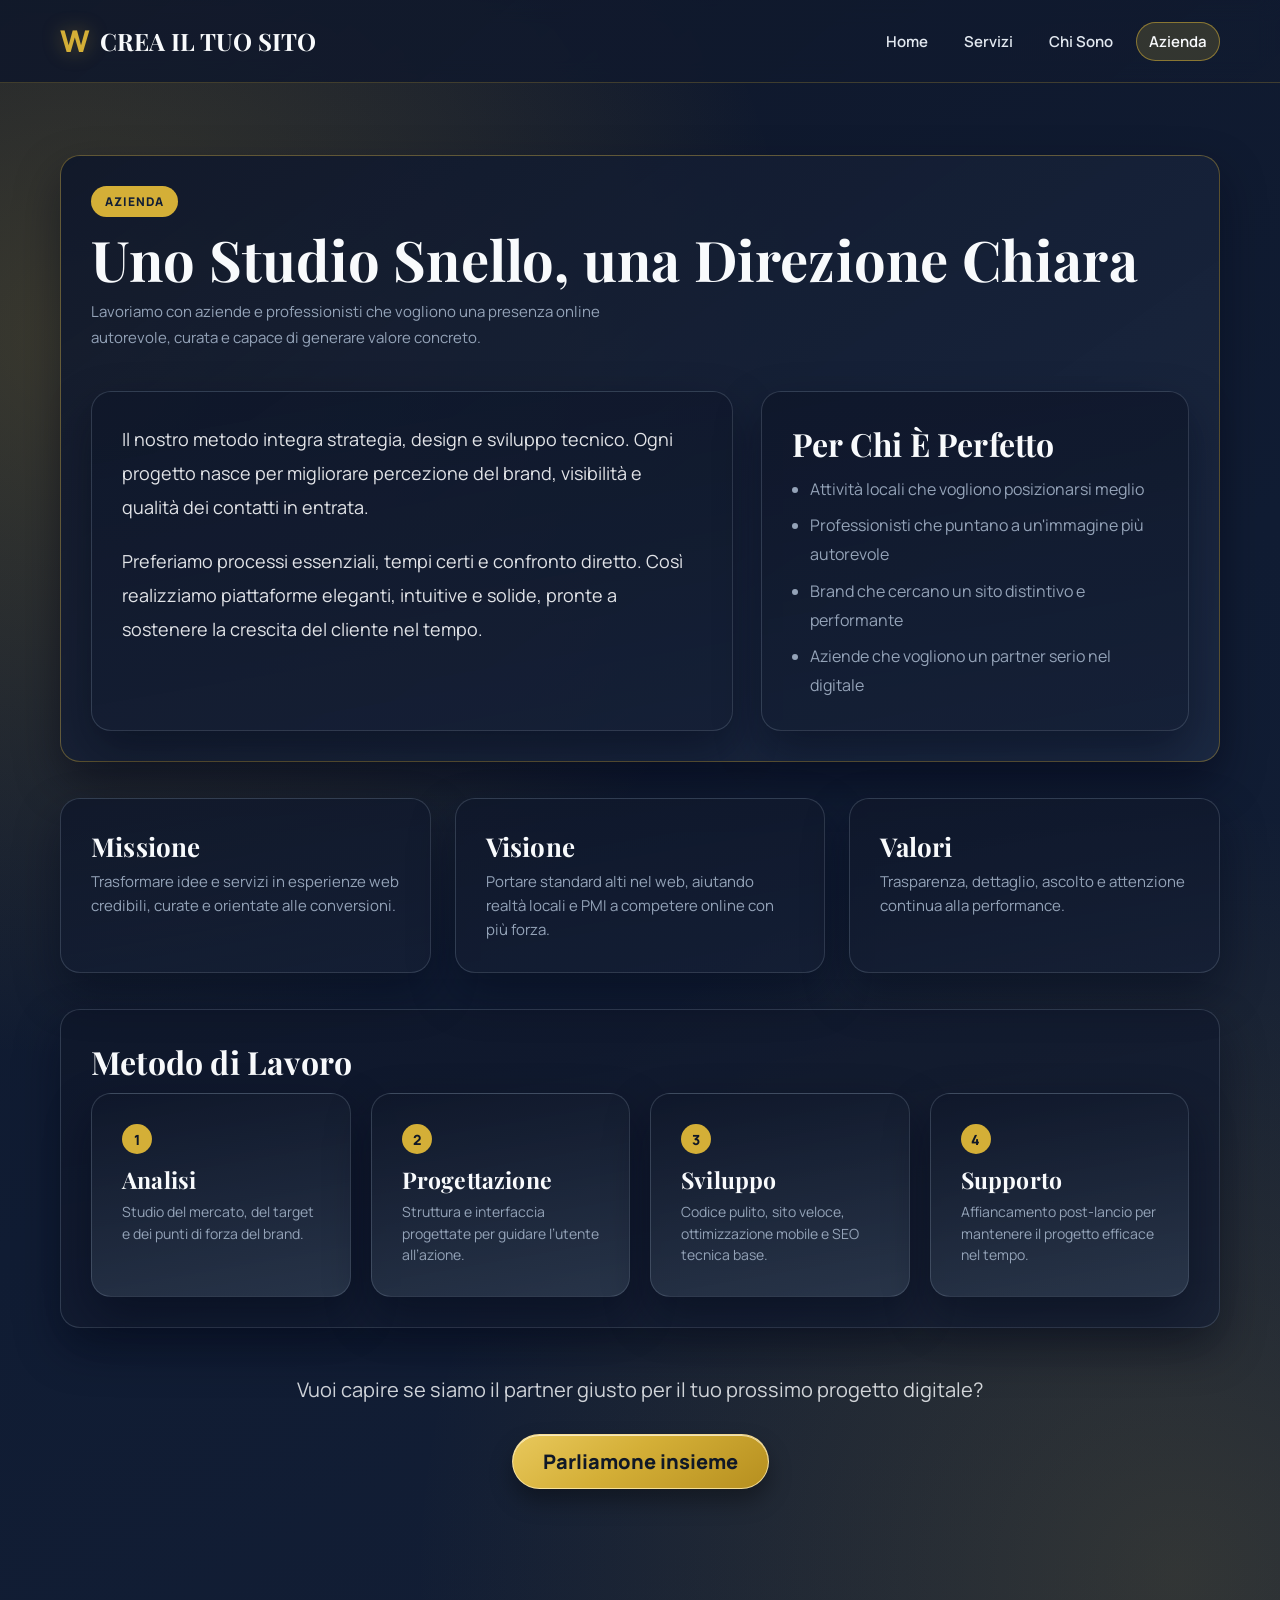
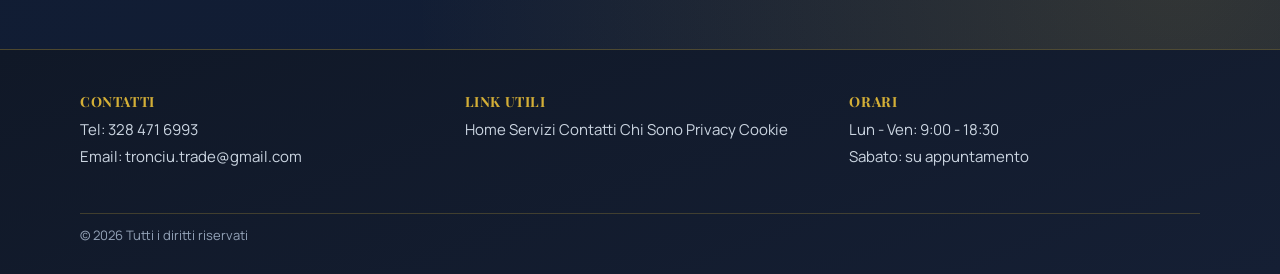
==== html/azienda.html @ ac012bc6 "aggiornamnto coloti e text" ====
<!DOCTYPE html>
<html lang="it">
<head>
  <meta charset="UTF-8" />
  <meta name="viewport" content="width=device-width, initial-scale=1.0" />
  <title>Azienda | Studio Web Premium</title>
  <meta name="description" content="Scopri il nostro studio: metodo, visione e standard con cui creiamo siti web premium orientati ai risultati." />
  <meta name="theme-color" content="#0F172A" />
  <meta property="og:type" content="website" />
  <meta property="og:title" content="Azienda | Studio Web Premium" />
  <meta property="og:description" content="Una realtà specializzata in esperienze web eleganti, veloci e progettate per supportare la crescita online." />
  <meta property="og:image" content="../images/favicon.svg" />
  <meta property="og:locale" content="it_IT" />
  <meta name="twitter:card" content="summary_large_image" />
  <meta name="twitter:title" content="Azienda | Studio Web Premium" />
  <meta name="twitter:description" content="Metodo chiaro, design di livello e focus sui risultati." />
  <meta name="twitter:image" content="../images/favicon.svg" />
  <link rel="preconnect" href="https://fonts.googleapis.com" />
  <link rel="preconnect" href="https://fonts.gstatic.com" crossorigin />
  <link href="https://fonts.googleapis.com/css2?family=Playfair+Display:wght@600;700;800&family=Manrope:wght@400;500;600;700;800&display=swap" rel="stylesheet" />
  <link rel="icon" type="image/svg+xml" href="../images/favicon.svg" />
  <link rel="apple-touch-icon" href="../images/favicon.svg" />
  <link rel="stylesheet" href="../css/tronciu.css" />
</head>
<body class="preload">
  <header class="topbar">
    <div class="container nav-wrap">
      <a href="/" class="brand" aria-label="Vai alla home">
        <span class="logo-mark">W</span>
        <span class="logo-text">CREA IL TUO SITO</span>
      </a>
      <button class="nav-toggle" type="button" aria-expanded="false" aria-controls="site-nav" aria-label="Apri menu di navigazione">
        <span></span><span></span><span></span>
      </button>
      <nav class="nav" id="site-nav">
        <a href="/">Home</a>
        <a href="/#servizi">Servizi</a>
        <a href="chi-siamo.html">Chi Sono</a>
        <a href="azienda.html" class="active">Azienda</a>
      </nav>
    </div>
  </header>

  <main class="container about-main">
    <section class="card about-hero">
      <span class="about-kicker">AZIENDA</span>
      <h1 class="about-title">Uno Studio Snello, una Direzione Chiara</h1>
      <p class="about-lead">
        Lavoriamo con aziende e professionisti che vogliono una presenza online
        autorevole, curata e capace di generare valore concreto.
      </p>

      <div class="about-grid">
        <article class="card about-body">
          <p>
            Il nostro metodo integra strategia, design e sviluppo tecnico.
            Ogni progetto nasce per migliorare percezione del brand, visibilità
            e qualità dei contatti in entrata.
          </p>
          <p>
            Preferiamo processi essenziali, tempi certi e confronto diretto.
            Così realizziamo piattaforme eleganti, intuitive e solide,
            pronte a sostenere la crescita del cliente nel tempo.
          </p>
        </article>

        <aside class="card about-side">
          <h3>Per Chi È Perfetto</h3>
          <ul class="about-list">
            <li>Attività locali che vogliono posizionarsi meglio</li>
            <li>Professionisti che puntano a un'immagine più autorevole</li>
            <li>Brand che cercano un sito distintivo e performante</li>
            <li>Aziende che vogliono un partner serio nel digitale</li>
          </ul>
        </aside>
      </div>
    </section>

    <section class="about-section">
      <div class="about-cards">
        <article class="card about-card">
          <h4>Missione</h4>
          <p>Trasformare idee e servizi in esperienze web credibili, curate e orientate alle conversioni.</p>
        </article>
        <article class="card about-card">
          <h4>Visione</h4>
          <p>Portare standard alti nel web, aiutando realtà locali e PMI a competere online con più forza.</p>
        </article>
        <article class="card about-card">
          <h4>Valori</h4>
          <p>Trasparenza, dettaglio, ascolto e attenzione continua alla performance.</p>
        </article>
      </div>
    </section>

    <section class="about-section">
      <div class="card about-block">
        <h3>Metodo di Lavoro</h3>
        <div class="about-steps">
          <article class="card about-step">
            <span class="num">1</span>
            <h4>Analisi</h4>
            <p>Studio del mercato, del target e dei punti di forza del brand.</p>
          </article>
          <article class="card about-step">
            <span class="num">2</span>
            <h4>Progettazione</h4>
            <p>Struttura e interfaccia progettate per guidare l’utente all’azione.</p>
          </article>
          <article class="card about-step">
            <span class="num">3</span>
            <h4>Sviluppo</h4>
            <p>Codice pulito, sito veloce, ottimizzazione mobile e SEO tecnica base.</p>
          </article>
          <article class="card about-step">
            <span class="num">4</span>
            <h4>Supporto</h4>
            <p>Affiancamento post-lancio per mantenere il progetto efficace nel tempo.</p>
          </article>
        </div>
      </div>
    </section>

    <section class="about-cta">
      <p>Vuoi capire se siamo il partner giusto per il tuo prossimo progetto digitale?</p>
      <a href="/#contatti" class="btn">Parliamone insieme</a>
    </section>
  </main>

  <footer class="site-footer">
    <div class="footer-inner">
      <div class="footer-col">
        <h4>CONTATTI</h4>
        <p>Tel: 328 471 6993</p>
        <p>Email: tronciu.trade@gmail.com</p>
      </div>
      <div class="footer-col">
        <h4>LINK UTILI</h4>
        <a href="/">Home</a>
        <a href="/#servizi">Servizi</a>
        <a href="/#contatti">Contatti</a>
        <a href="chi-siamo.html">Chi Sono</a>
        <a href="privacy.html">Privacy</a>
        <a href="cookie.html">Cookie</a>
      </div>
      <div class="footer-col">
        <h4>ORARI</h4>
        <p>Lun - Ven: 9:00 - 18:30</p>
        <p>Sabato: su appuntamento</p>
      </div>
      <div class="footer-copy">© 2026 Tutti i diritti riservati</div>
    </div>
  </footer>
  <script src="../js/tronciu.js"></script>
</body>
</html>
---- css/tronciu.css ----
:root {
  --black: #0f172a;
  --gold: #d4af37;
  --gray: #334155;
  --white: #f8fafc;
  --ink: #e2e8f0;
  --muted: #94a3b8;
  --glass: rgba(15, 23, 42, 0.78);
  --line: rgba(212, 175, 55, 0.35);
  --line-soft: rgba(148, 163, 184, 0.24);
  --surface: rgba(15, 23, 42, 0.84);
  --surface-soft: rgba(51, 65, 85, 0.45);
  --shadow: 0 20px 45px rgba(2, 6, 23, 0.45);
}

* {
  box-sizing: border-box;
}

html {
  scroll-behavior: smooth;
}

body {
  margin: 0;
  font-family: "Manrope", sans-serif;
  color: var(--ink);
  background:
    radial-gradient(circle at 6% 18%, rgba(212, 175, 55, 0.22), transparent 37%),
    radial-gradient(circle at 92% 84%, rgba(212, 175, 55, 0.16), transparent 39%),
    linear-gradient(150deg, #0f172a 0%, #101c33 48%, #141f36 100%);
  --hero-progress: 0;
  --page-progress: 0;
}

h1,
h2,
h3,
h4 {
  font-family: "Playfair Display", serif;
  letter-spacing: 0.2px;
}

.container {
  width: min(1160px, 91%);
  margin: 0 auto;
}

.topbar {
  background: linear-gradient(140deg, rgba(15, 23, 42, 0.88), rgba(17, 27, 48, 0.8));
  border-bottom: 1px solid rgba(212, 175, 55, 0.24);
  position: sticky;
  top: 0;
  z-index: 20;
  backdrop-filter: blur(11px);
  transition: box-shadow 0.25s ease, border-color 0.25s ease;
}

.topbar::before {
  content: "";
  position: absolute;
  left: 0;
  top: 0;
  width: 100%;
  height: 3px;
  background: linear-gradient(90deg, rgba(212, 175, 55, 0.26), var(--gold), rgba(212, 175, 55, 0.26));
  transform: scaleX(var(--page-progress));
  transform-origin: left center;
  transition: transform 0.12s linear;
}

body.scrolled .topbar {
  box-shadow: 0 14px 38px rgba(2, 6, 23, 0.42);
  border-bottom-color: rgba(212, 175, 55, 0.36);
}

.site-shell {
  position: relative;
  z-index: 1;
  transform-origin: top center;
  transform: translateY(0) scaleY(1);
  opacity: 1;
  filter: blur(0);
  transition:
    transform 0.86s cubic-bezier(0.21, 0.9, 0.22, 1),
    opacity 0.52s ease,
    filter 0.52s ease;
}

body.preload .site-shell {
  transform: translateY(-68px) scaleY(0.72);
  opacity: 0;
  filter: blur(6px);
}

body.preload.entered .site-shell {
  transform: translateY(0) scaleY(1);
  opacity: 1;
  filter: blur(0);
}

.nav-wrap {
  min-height: 82px;
  display: flex;
  align-items: center;
  justify-content: space-between;
  gap: 24px;
}

.brand {
  display: flex;
  align-items: center;
  gap: 10px;
  text-decoration: none;
  color: inherit;
}

.logo-mark {
  font-size: 30px;
  font-weight: 800;
  line-height: 1;
  color: var(--gold);
  text-shadow: 0 0 20px rgba(212, 175, 55, 0.36);
}

.logo-text {
  font-family: "Playfair Display", serif;
  font-weight: 700;
  font-size: 24px;
  line-height: 1;
  color: var(--white);
}

.nav {
  display: flex;
  align-items: center;
  gap: 10px;
}

.nav-toggle {
  display: none;
  width: 46px;
  height: 46px;
  border: 1px solid rgba(212, 175, 55, 0.5);
  border-radius: 14px;
  background: linear-gradient(150deg, rgba(51, 65, 85, 0.95), rgba(15, 23, 42, 0.9));
  box-shadow: 0 10px 20px rgba(2, 6, 23, 0.4);
  padding: 0;
  position: relative;
  overflow: hidden;
  align-items: center;
  justify-content: center;
  cursor: pointer;
  transition: transform 0.2s ease, border-color 0.2s ease;
}

.nav-toggle span {
  position: absolute;
  left: 50%;
  display: block;
  width: 22px;
  height: 2.5px;
  border-radius: 99px;
  background: var(--white);
  transform: translateX(-50%);
  transform-origin: center;
  transition: transform 0.28s ease, opacity 0.2s ease;
}

.nav-toggle span:nth-child(1) {
  top: 15.5px;
}

.nav-toggle span:nth-child(2) {
  top: 21.75px;
  width: 19px;
}

.nav-toggle span:nth-child(3) {
  top: 28px;
}

.nav-toggle:focus-visible {
  outline: 0;
  border-color: var(--gold);
  box-shadow: 0 0 0 3px rgba(212, 175, 55, 0.25);
}

.nav a {
  text-decoration: none;
  color: var(--ink);
  font-size: 15px;
  font-weight: 600;
  padding: 8px 12px;
  border-radius: 999px;
  transition: background-color 0.2s ease, color 0.2s ease, border-color 0.2s ease;
  border: 1px solid transparent;
}

.nav a:hover {
  border-color: rgba(212, 175, 55, 0.42);
  background: rgba(212, 175, 55, 0.12);
  color: var(--white);
}

.nav a.active {
  border-color: rgba(212, 175, 55, 0.54);
  background: rgba(212, 175, 55, 0.18);
  color: var(--white);
}

.nav a.phone {
  white-space: nowrap;
}

.hero {
  padding: 98px 0 72px;
}

.hero-grid {
  display: grid;
  grid-template-columns: 1fr 1.4fr;
  gap: 74px;
  align-items: center;
}

.hero-copy {
  transform: translateY(calc(var(--hero-progress) * -16px));
  transition: transform 0.15s linear;
}

.hero-copy h1 {
  margin: 0;
  font-size: clamp(31px, 4.9vw, 58px);
  line-height: 1.04;
  letter-spacing: -0.5px;
  color: var(--white);
  text-wrap: balance;
}

.hero-copy p {
  font-size: clamp(19px, 2.2vw, 26px);
  line-height: 1.5;
  margin: 30px 0 38px;
  color: rgba(248, 250, 252, 0.86);
  max-width: 24ch;
}

.btn {
  display: inline-block;
  background: linear-gradient(145deg, #e8c85c 0%, #d4af37 44%, #b68f1f 100%);
  color: #101827;
  text-decoration: none;
  font-weight: 800;
  font-size: 20px;
  border-radius: 999px;
  padding: 13px 30px;
  border: 1px solid rgba(255, 236, 174, 0.8);
  box-shadow: inset 0 1px 0 rgba(255, 249, 232, 0.72), 0 12px 22px rgba(0, 0, 0, 0.34);
  transition: transform 0.18s ease, box-shadow 0.18s ease, filter 0.18s ease;
}

.btn:hover {
  transform: translateY(-2px) scale(1.01);
  box-shadow: inset 0 2px 0 rgba(255, 249, 232, 0.75), 0 18px 28px rgba(0, 0, 0, 0.45);
  filter: saturate(1.06);
}

.btn:active {
  transform: translateY(1px) scale(0.99);
}

.hero-copy small {
  display: block;
  margin-top: 30px;
  font-size: 17px;
  color: rgba(248, 250, 252, 0.74);
}

.hero-visual {
  height: 360px;
  border-radius: 24px;
  background:
    radial-gradient(circle at 80% 15%, rgba(212, 175, 55, 0.2) 0 10px, transparent 12px),
    radial-gradient(circle at 16% 72%, rgba(248, 250, 252, 0.14) 0 10px, transparent 12px),
    linear-gradient(160deg, rgba(15, 23, 42, 0.84), rgba(51, 65, 85, 0.62));
  border: 1px solid rgba(212, 175, 55, 0.42);
  box-shadow: var(--shadow);
  position: relative;
  overflow: hidden;
  transition: transform 0.22s ease;
  display: flex;
  align-items: center;
  justify-content: center;
  transform: translateY(calc(var(--hero-progress) * 10px));
}

.pc-scene {
  width: min(86%, 460px);
  display: flex;
  flex-direction: column;
  align-items: center;
  transform-origin: center;
  transition: transform 0.22s ease;
}

.monitor {
  width: 100%;
  border-radius: 14px;
  padding: 10px;
  background: linear-gradient(180deg, #0e172c 0%, #1e2c48 100%);
  border: 1px solid rgba(212, 175, 55, 0.38);
  box-shadow: 0 18px 36px rgba(8, 17, 34, 0.4);
}

.monitor-topbar {
  display: flex;
  gap: 6px;
  margin-bottom: 10px;
}

.monitor-topbar span {
  width: 8px;
  height: 8px;
  border-radius: 50%;
  background: rgba(248, 250, 252, 0.82);
}

.monitor-screen {
  background: #1b2a43;
  border-radius: 10px;
  min-height: 190px;
  padding: 12px;
  display: grid;
  grid-template-columns: 1fr 1fr;
  gap: 12px;
}

.screen-col {
  border-radius: 8px;
  border: 1px solid rgba(212, 175, 55, 0.2);
}

.screen-col.left {
  background:
    linear-gradient(var(--gold) 0 34px, transparent 34px),
    repeating-linear-gradient(180deg, rgba(248, 250, 252, 0.15) 0 10px, transparent 10px 20px);
}

.screen-col.right {
  background:
    linear-gradient(#465a78 0 42px, transparent 42px),
    repeating-linear-gradient(180deg, rgba(212, 175, 55, 0.2) 0 10px, transparent 10px 20px);
}

.monitor-stand {
  width: 64px;
  height: 26px;
  background: linear-gradient(180deg, #e4c45a 0%, #d4af37 100%);
  border-radius: 0 0 14px 14px;
}

.monitor-base {
  width: 170px;
  height: 16px;
  margin-top: 6px;
  border-radius: 999px;
  background: linear-gradient(180deg, #e4c45a 0%, #d4af37 100%);
  box-shadow: 0 8px 18px rgba(8, 17, 34, 0.38);
}

.hero-visual:hover .pc-scene {
  transform: translateY(4px) scale(0.985);
}

.features,
.service-grid {
  display: grid;
  grid-template-columns: repeat(3, 1fr);
  gap: 30px;
}

.features {
  margin-top: 58px;
  transform: translateY(calc(var(--hero-progress) * -8px));
  transition: transform 0.15s linear;
}

.card {
  background: linear-gradient(170deg, rgba(15, 23, 42, 0.86) 0%, rgba(21, 31, 53, 0.75) 100%);
  border: 1px solid var(--line-soft);
  border-radius: 20px;
  padding: 30px;
  box-shadow: var(--shadow);
}

.mini,
.service {
  transition: transform 0.22s ease, box-shadow 0.22s ease, border-color 0.22s ease;
}

.mini:hover,
.service:hover,
.mini:active,
.service:active {
  --hover-transform: translateY(-3px) scale(1.02);
  transform: translateY(-3px) scale(1.02);
  border-color: var(--line);
  box-shadow: 0 20px 34px rgba(2, 6, 23, 0.55), 0 0 0 1px rgba(212, 175, 55, 0.22) inset;
}

.card h3 {
  margin: 0 0 14px;
  font-size: 23px;
  color: var(--white);
}

.card p {
  margin: 0;
  color: var(--muted);
  font-size: 15px;
  line-height: 1.72;
}

.services {
  position: relative;
  text-align: center;
  padding: 86px 0 102px;
  isolation: isolate;
}

.services h2,
.cta h2,
.contact h2,
.about-title {
  margin: 10px 0 4px;
  font-size: clamp(34px, 4.6vw, 56px);
  line-height: 1.07;
  color: var(--white);
}

.subtitle,
.cta p {
  margin-top: 0;
  color: rgba(248, 250, 252, 0.7);
  font-size: clamp(18px, 2vw, 24px);
}

.service-grid {
  margin-top: 52px;
}

.service {
  text-align: left;
}

.more {
  display: inline-block;
  margin-top: 50px;
  color: var(--gold);
  font-weight: 700;
  text-decoration: none;
  font-size: 24px;
}

.more:hover {
  color: #f0d787;
}

.cta {
  position: relative;
  padding: 56px 0 116px;
  isolation: isolate;
}

.cta-box {
  text-align: center;
  padding-top: 28px;
}

.contact {
  padding: 48px 0 104px;
}

.contact h2 {
  text-align: center;
}

.contact .subtitle {
  text-align: center;
}

.contact-grid {
  margin-top: 46px;
  display: grid;
  grid-template-columns: 1.2fr 0.8fr;
  gap: 30px;
}

.contact-form,
.contact-actions {
  background: linear-gradient(165deg, rgba(15, 23, 42, 0.95), rgba(27, 39, 65, 0.86));
}

.contact-form {
  display: grid;
  gap: 14px;
}

.contact-form label {
  font-size: 14px;
  font-weight: 700;
  color: var(--white);
}

.contact-form input,
.contact-form textarea {
  width: 100%;
  border: 1px solid rgba(148, 163, 184, 0.45);
  border-radius: 10px;
  padding: 12px 13px;
  font-family: inherit;
  font-size: 15px;
  color: var(--white);
  background: rgba(15, 23, 42, 0.9);
}

.contact-form textarea {
  min-height: 170px;
  line-height: 1.5;
  resize: none;
  overflow-y: auto;
}

.contact-form input:focus,
.contact-form textarea:focus {
  outline: none;
  border-color: rgba(212, 175, 55, 0.8);
  box-shadow: 0 0 0 3px rgba(212, 175, 55, 0.22);
}

.contact-send {
  margin-top: 14px;
  font-size: 19px;
  padding: 12px 24px;
}

.contact-actions h3 {
  margin: 0 0 12px;
  font-size: 28px;
  color: var(--white);
}

.quick-link {
  display: inline-block;
  width: 100%;
  margin-bottom: 10px;
  padding: 12px 14px;
  border-radius: 10px;
  text-align: center;
  text-decoration: none;
  font-weight: 700;
  border: 1px solid transparent;
}

.whatsapp-link {
  background: linear-gradient(150deg, #e7c85d, #d4af37);
  color: #101827;
}

.mail-link {
  background: linear-gradient(150deg, #3a4d67, #2a3a50);
  color: var(--white);
  border-color: rgba(212, 175, 55, 0.34);
}

.contact-actions p {
  margin: 7px 0;
  color: var(--muted);
}

.contact-actions p a {
  color: var(--white);
  font-weight: 600;
  text-decoration: none;
}

.contact-actions p a:hover {
  color: var(--gold);
}

.about-main {
  padding: 72px 0 104px;
}

.about-hero {
  background: linear-gradient(145deg, rgba(15, 23, 42, 0.92), rgba(31, 45, 71, 0.76));
  border-color: rgba(212, 175, 55, 0.38);
}

.about-kicker {
  display: inline-block;
  padding: 7px 14px;
  border-radius: 999px;
  font-size: 12px;
  font-weight: 800;
  letter-spacing: 0.9px;
  color: #121f35;
  background: var(--gold);
  margin-bottom: 12px;
}

.about-title {
  margin: 0 0 10px;
}

.about-lead {
  margin: 0;
  font-size: 20px;
  line-height: 1.8;
  color: rgba(248, 250, 252, 0.85);
  max-width: 62ch;
}

.about-grid {
  margin-top: 40px;
  display: grid;
  grid-template-columns: 1.2fr 0.8fr;
  gap: 28px;
}

.about-body p {
  margin: 0 0 20px;
  font-size: 18px;
  line-height: 1.9;
  color: rgba(248, 250, 252, 0.9);
}

.about-side h3,
.about-block h3 {
  margin: 0 0 10px;
  font-size: 32px;
  color: var(--white);
}

.about-list {
  margin: 0;
  padding-left: 18px;
  color: var(--muted);
  line-height: 1.8;
}

.about-list li + li {
  margin-top: 8px;
}

.about-section {
  margin-top: 36px;
}

.about-cards {
  display: grid;
  grid-template-columns: repeat(3, 1fr);
  gap: 24px;
}

.about-card,
.about-step,
.about-side,
.about-body,
.about-hero {
  transition: transform 0.24s ease, box-shadow 0.24s ease, border-color 0.24s ease;
}

.about-card:hover,
.about-step:hover,
.about-side:hover,
.about-body:hover {
  transform: translateY(-4px);
  box-shadow: 0 16px 32px rgba(2, 6, 23, 0.56);
  border-color: rgba(212, 175, 55, 0.4);
}

.about-card h4 {
  margin: 0 0 6px;
  font-size: 26px;
  color: var(--white);
}

.about-card p {
  margin: 0;
  color: var(--muted);
  line-height: 1.6;
}

.about-steps {
  display: grid;
  grid-template-columns: repeat(4, 1fr);
  gap: 20px;
}

.about-step {
  background: linear-gradient(170deg, rgba(15, 23, 42, 0.9), rgba(51, 65, 85, 0.66));
}

.about-step .num {
  display: inline-flex;
  width: 30px;
  height: 30px;
  border-radius: 999px;
  align-items: center;
  justify-content: center;
  font-size: 14px;
  font-weight: 800;
  color: #101827;
  background: var(--gold);
  margin-bottom: 10px;
}

.about-step h4 {
  margin: 0 0 6px;
  font-size: 23px;
  color: var(--white);
}

.about-step p {
  margin: 0;
  font-size: 14px;
  color: var(--muted);
  line-height: 1.55;
}

.about-cta {
  margin-top: 44px;
  text-align: center;
  transition: transform 0.24s ease;
}

.about-cta:hover {
  transform: translateY(-2px);
}

.about-cta p {
  margin: 0 0 26px;
  color: rgba(248, 250, 252, 0.82);
  font-size: 20px;
  line-height: 1.8;
}

.site-footer {
  width: 100%;
  margin-top: 56px;
  background: linear-gradient(160deg, #101827, #151f34);
  border-top: 1px solid rgba(212, 175, 55, 0.3);
}

.footer-inner {
  width: min(1120px, 92%);
  margin: 0 auto;
  padding: 42px 0 30px;
  display: grid;
  grid-template-columns: repeat(3, 1fr);
  gap: 34px;
  color: var(--white);
  font-size: 15px;
}

.footer-col h4 {
  margin: 0 0 8px;
  font-size: 14px;
  letter-spacing: 0.6px;
  color: var(--gold);
}

.footer-col p,
.footer-col a {
  margin: 0 0 6px;
  color: #cbd5e1;
  text-decoration: none;
}

.footer-col a:hover {
  color: var(--white);
}

.footer-copy {
  grid-column: 1 / -1;
  margin-top: 6px;
  padding-top: 12px;
  border-top: 1px solid rgba(212, 175, 55, 0.24);
  color: #94a3b8;
  font-size: 13px;
}

.mobile-phone-cta {
  display: none;
}

.reveal {
  --reveal-y: 34px;
  opacity: 0;
  transform: translateY(var(--reveal-y));
  filter: blur(3px);
  transition: opacity 0.7s ease, transform 0.7s ease, filter 0.7s ease;
}

.reveal.visible {
  --reveal-y: 0px;
  opacity: 1;
  filter: blur(0);
}

@media (max-width: 900px) {
  body {
    background:
      radial-gradient(circle at 22% 8%, rgba(212, 175, 55, 0.18), transparent 45%),
      radial-gradient(circle at 84% 78%, rgba(212, 175, 55, 0.14), transparent 45%),
      linear-gradient(155deg, #0f172a 0%, #101c33 45%, #16233d 100%);
  }

  .topbar::before {
    height: 2px;
  }

  .hero-copy,
  .hero-visual,
  .features {
    transform: none;
  }

  .nav-wrap {
    min-height: auto;
    flex-wrap: wrap;
    padding: 12px 0;
    gap: 8px 12px;
  }

  .hero-grid {
    grid-template-columns: 1fr;
    gap: 34px;
  }

  .hero {
    padding: 44px 0 40px;
  }

  .hero-copy h1 {
    font-size: clamp(30px, 10.4vw, 44px);
    line-height: 1.08;
  }

  .hero-copy p {
    margin: 22px 0 28px;
    font-size: clamp(19px, 5.2vw, 27px);
    line-height: 1.45;
    max-width: none;
  }

  .hero-copy small {
    margin-top: 16px;
    font-size: clamp(15px, 4.1vw, 19px);
  }

  .hero-visual {
    height: 246px;
    border-radius: 16px;
  }

  .features,
  .service-grid {
    grid-template-columns: 1fr;
    gap: 14px;
  }

  .features {
    margin-top: 34px;
  }

  .card {
    padding: 22px;
    border-radius: 14px;
  }

  .card h3 {
    font-size: 21px;
  }

  .card p {
    font-size: 15px;
    line-height: 1.55;
  }

  .services {
    padding: 42px 0 56px;
  }

  .services h2,
  .cta h2 {
    font-size: clamp(30px, 9.4vw, 42px);
  }

  .subtitle,
  .cta p {
    font-size: clamp(18px, 5.1vw, 24px);
    line-height: 1.35;
  }

  .more {
    margin-top: 30px;
    font-size: clamp(22px, 6.7vw, 32px);
  }

  .cta {
    padding: 30px 0 66px;
  }

  .cta-box {
    padding-top: 6px;
  }

  .logo-text {
    font-size: 19px;
  }

  .nav-toggle {
    display: inline-flex;
    margin-left: auto;
  }

  .nav {
    width: 100%;
    flex-direction: column;
    align-items: stretch;
    gap: 6px;
    max-height: 0;
    opacity: 0;
    overflow: hidden;
    pointer-events: none;
    transform: translateY(-12px);
    margin-top: 0;
    padding: 0 4px;
    transition: max-height 0.32s ease, opacity 0.22s ease, transform 0.28s ease, margin-top 0.24s ease;
  }

  body.nav-open .nav {
    max-height: 380px;
    opacity: 1;
    pointer-events: auto;
    transform: translateY(0);
    margin-top: 8px;
  }

  .nav a {
    display: block;
    width: 100%;
    font-size: 15px;
    padding: 10px 12px;
    border-radius: 12px;
    background: rgba(51, 65, 85, 0.36);
    border-color: rgba(212, 175, 55, 0.22);
  }

  .nav a.phone {
    display: none;
  }

  body.nav-open .nav-toggle span:nth-child(1) {
    transform: translateX(-50%) translateY(6.25px) rotate(45deg);
  }

  body.nav-open .nav-toggle span:nth-child(2) {
    opacity: 0;
    transform: translateX(-50%) scaleX(0.5);
  }

  body.nav-open .nav-toggle span:nth-child(3) {
    transform: translateX(-50%) translateY(-6.25px) rotate(-45deg);
  }

  .btn {
    width: min(100%, 360px);
    text-align: center;
    font-size: clamp(18px, 5.8vw, 22px);
    padding: 13px 24px;
  }

  .reveal {
    --reveal-y: 24px;
    filter: blur(1px);
  }

  .footer-inner {
    width: min(1120px, 94%);
    grid-template-columns: 1fr;
    gap: 16px;
    text-align: center;
    font-size: 14px;
    padding: 26px 0 20px;
  }

  .footer-copy {
    margin-top: 2px;
  }

  .mobile-phone-cta {
    display: inline-block;
    width: 100%;
    margin-top: 6px;
    text-decoration: none;
    text-align: center;
    font-weight: 700;
    font-size: 16px;
    color: #101827;
    background: linear-gradient(145deg, #e8c85c, #d4af37);
    border-radius: 999px;
    padding: 12px 18px;
    border: 1px solid rgba(255, 236, 174, 0.72);
  }

  .about-grid,
  .about-cards,
  .about-steps {
    grid-template-columns: 1fr;
  }

  .about-main {
    padding: 42px 0 66px;
  }

  .about-lead {
    font-size: 18px;
  }

  .about-body p {
    font-size: 17px;
  }
}

@media (max-width: 600px) {
  .container {
    width: min(1120px, 94%);
  }

  .logo-mark {
    font-size: 30px;
  }

  .logo-text {
    font-size: 18px;
  }

  .nav a {
    font-size: 14px;
  }

  .hero {
    padding-top: 30px;
  }

  .hero-copy h1 {
    font-size: clamp(28px, 9.8vw, 36px);
  }

  .hero-copy p {
    font-size: clamp(18px, 5.1vw, 22px);
  }

  .hero-visual {
    display: none;
  }

  .monitor-screen {
    min-height: 140px;
    padding: 9px;
    gap: 8px;
  }

  .btn {
    width: 100%;
    font-size: clamp(18px, 5.8vw, 22px);
  }

  .card {
    padding: 20px;
  }

  .services {
    padding-top: 30px;
  }

  .more {
    font-size: clamp(20px, 6.4vw, 26px);
  }

  .contact {
    padding: 24px 0 54px;
  }

  .contact-grid {
    grid-template-columns: 1fr;
    gap: 14px;
  }

  .contact h2 {
    font-size: clamp(28px, 8.6vw, 36px);
  }

  .contact-send {
    font-size: clamp(18px, 5.8vw, 22px);
  }

  .contact-form textarea {
    min-height: 130px;
  }
}
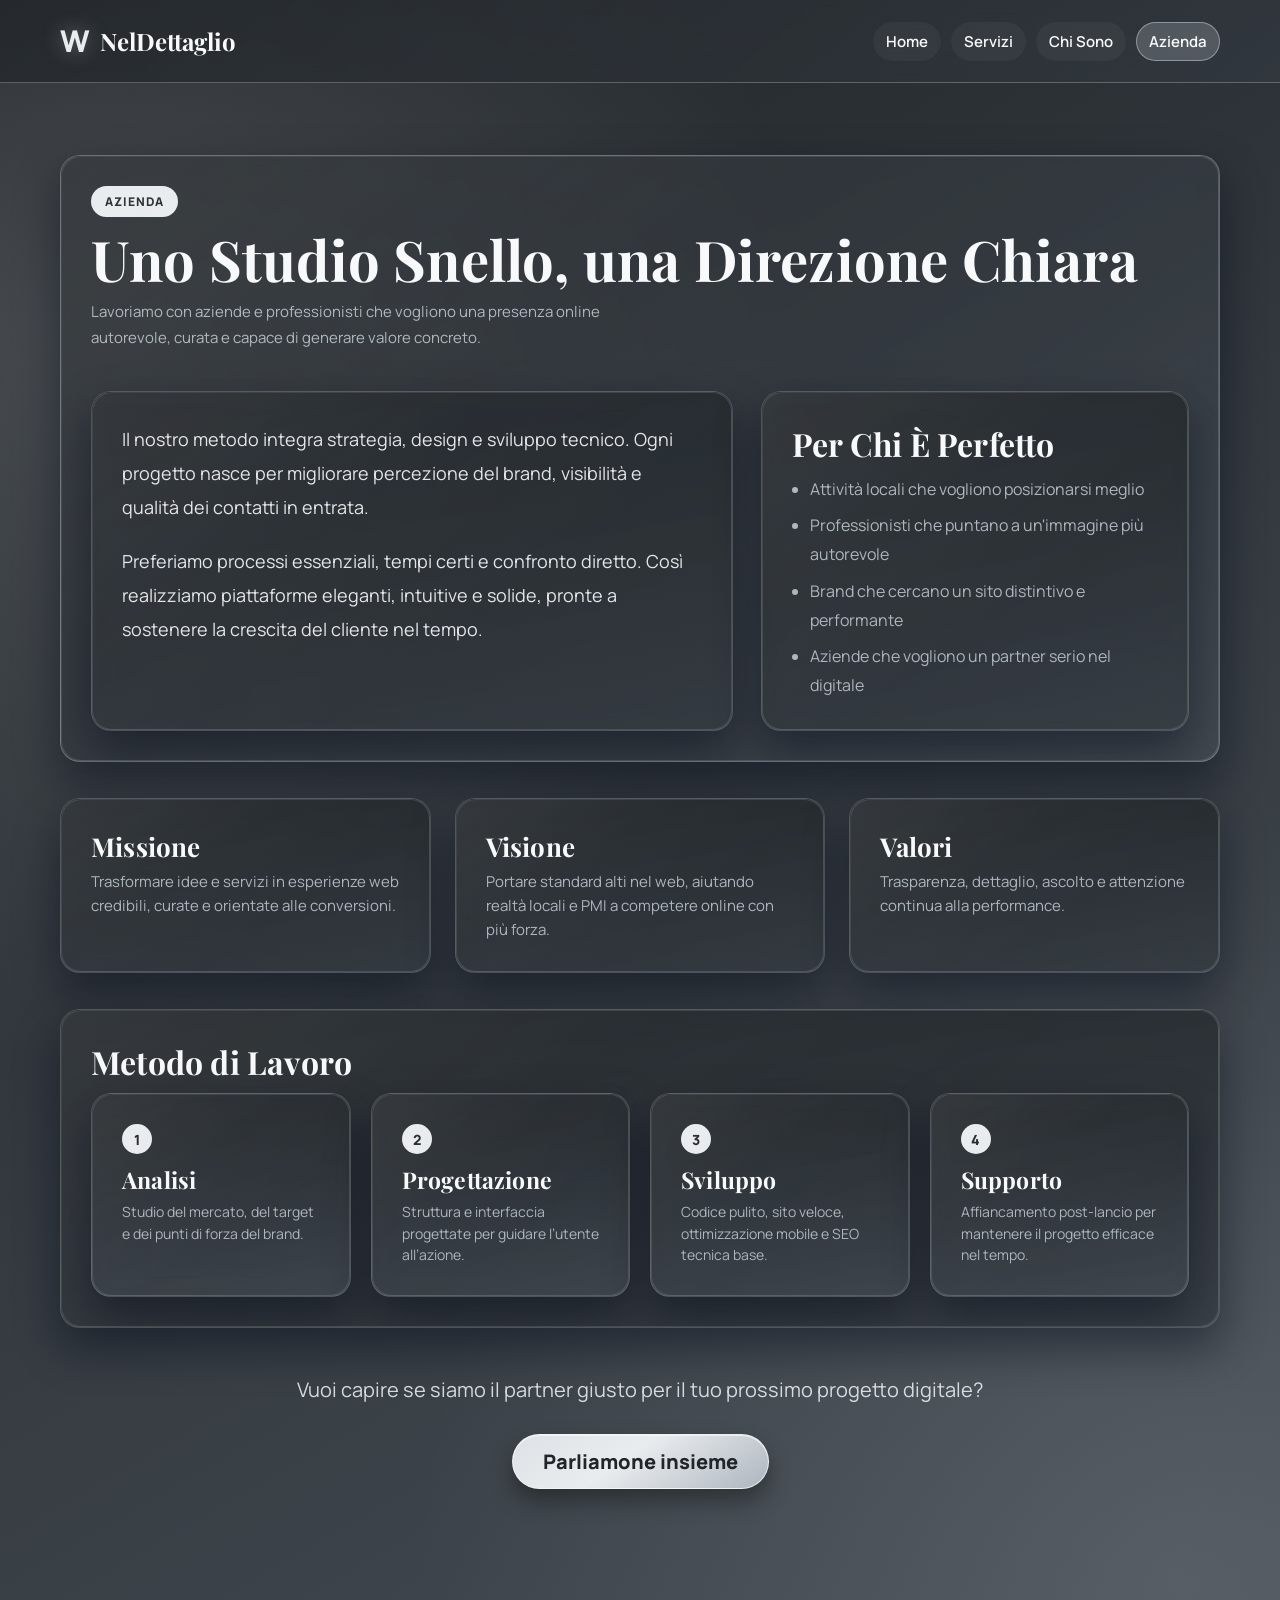
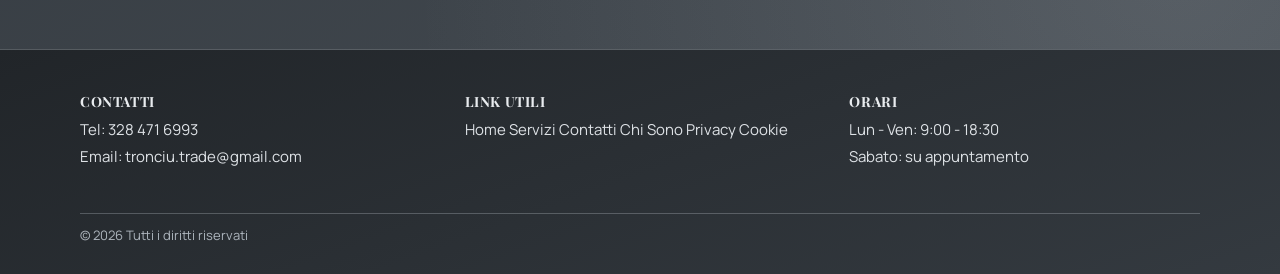
==== commit 6dfa3d55: "cambio colore e aggiunta effettto glass" ====
--- a/html/azienda.html
+++ b/html/azienda.html
@@ -5,7 +5,7 @@
   <meta name="viewport" content="width=device-width, initial-scale=1.0" />
   <title>Azienda | Studio Web Premium</title>
   <meta name="description" content="Scopri il nostro studio: metodo, visione e standard con cui creiamo siti web premium orientati ai risultati." />
-  <meta name="theme-color" content="#0F172A" />
+  <meta name="theme-color" content="#212529" />
   <meta property="og:type" content="website" />
   <meta property="og:title" content="Azienda | Studio Web Premium" />
   <meta property="og:description" content="Una realtà specializzata in esperienze web eleganti, veloci e progettate per supportare la crescita online." />
@@ -27,7 +27,7 @@
     <div class="container nav-wrap">
       <a href="/" class="brand" aria-label="Vai alla home">
         <span class="logo-mark">W</span>
-        <span class="logo-text">CREA IL TUO SITO</span>
+        <span class="logo-text">NelDettaglio</span>
       </a>
       <button class="nav-toggle" type="button" aria-expanded="false" aria-controls="site-nav" aria-label="Apri menu di navigazione">
         <span></span><span></span><span></span>
--- a/css/tronciu.css
+++ b/css/tronciu.css
@@ -1,15 +1,17 @@
 :root {
-  --black: #0f172a;
-  --gold: #d4af37;
-  --gray: #334155;
-  --white: #f8fafc;
-  --ink: #e2e8f0;
-  --muted: #94a3b8;
-  --glass: rgba(15, 23, 42, 0.78);
-  --line: rgba(212, 175, 55, 0.35);
-  --line-soft: rgba(148, 163, 184, 0.24);
-  --surface: rgba(15, 23, 42, 0.84);
-  --surface-soft: rgba(51, 65, 85, 0.45);
+  --black: #212529;
+  --gold: #e9ecef;
+  --gray: #6c757d;
+  --white: #f8f9fa;
+  --ink: #f8f9fa;
+  --muted: #adb5bd;
+  --glass: rgba(33, 37, 41, 0.78);
+  --line: rgba(222, 226, 230, 0.4);
+  --line-soft: rgba(206, 212, 218, 0.24);
+  --surface: rgba(33, 37, 41, 0.84);
+  --surface-soft: rgba(73, 80, 87, 0.45);
+  --glass-edge: rgba(248, 249, 250, 0.18);
+  --glass-sheen: rgba(248, 249, 250, 0.12);
   --shadow: 0 20px 45px rgba(2, 6, 23, 0.45);
 }
 
@@ -26,9 +28,9 @@
   font-family: "Manrope", sans-serif;
   color: var(--ink);
   background:
-    radial-gradient(circle at 6% 18%, rgba(212, 175, 55, 0.22), transparent 37%),
-    radial-gradient(circle at 92% 84%, rgba(212, 175, 55, 0.16), transparent 39%),
-    linear-gradient(150deg, #0f172a 0%, #101c33 48%, #141f36 100%);
+    radial-gradient(circle at 6% 18%, rgba(233, 236, 239, 0.16), transparent 37%),
+    radial-gradient(circle at 92% 84%, rgba(206, 212, 218, 0.14), transparent 39%),
+    linear-gradient(150deg, #212529 0%, #343a40 48%, #495057 100%);
   --hero-progress: 0;
   --page-progress: 0;
 }
@@ -47,12 +49,13 @@
 }
 
 .topbar {
-  background: linear-gradient(140deg, rgba(15, 23, 42, 0.88), rgba(17, 27, 48, 0.8));
-  border-bottom: 1px solid rgba(212, 175, 55, 0.24);
+  background: linear-gradient(140deg, rgba(33, 37, 41, 0.74), rgba(52, 58, 64, 0.66));
+  border-bottom: 1px solid rgba(206, 212, 218, 0.32);
   position: sticky;
   top: 0;
   z-index: 20;
-  backdrop-filter: blur(11px);
+  backdrop-filter: blur(14px) saturate(120%);
+  -webkit-backdrop-filter: blur(14px) saturate(120%);
   transition: box-shadow 0.25s ease, border-color 0.25s ease;
 }
 
@@ -63,7 +66,7 @@
   top: 0;
   width: 100%;
   height: 3px;
-  background: linear-gradient(90deg, rgba(212, 175, 55, 0.26), var(--gold), rgba(212, 175, 55, 0.26));
+  background: linear-gradient(90deg, rgba(206, 212, 218, 0.34), var(--gold), rgba(206, 212, 218, 0.34));
   transform: scaleX(var(--page-progress));
   transform-origin: left center;
   transition: transform 0.12s linear;
@@ -71,7 +74,7 @@
 
 body.scrolled .topbar {
   box-shadow: 0 14px 38px rgba(2, 6, 23, 0.42);
-  border-bottom-color: rgba(212, 175, 55, 0.36);
+  border-bottom-color: rgba(206, 212, 218, 0.38);
 }
 
 .site-shell {
@@ -120,7 +123,7 @@
   font-weight: 800;
   line-height: 1;
   color: var(--gold);
-  text-shadow: 0 0 20px rgba(212, 175, 55, 0.36);
+  text-shadow: 0 0 20px rgba(206, 212, 218, 0.38);
 }
 
 .logo-text {
@@ -141,9 +144,9 @@
   display: none;
   width: 46px;
   height: 46px;
-  border: 1px solid rgba(212, 175, 55, 0.5);
+  border: 1px solid rgba(206, 212, 218, 0.52);
   border-radius: 14px;
-  background: linear-gradient(150deg, rgba(51, 65, 85, 0.95), rgba(15, 23, 42, 0.9));
+  background: linear-gradient(150deg, rgba(73, 80, 87, 0.95), rgba(33, 37, 41, 0.9));
   box-shadow: 0 10px 20px rgba(2, 6, 23, 0.4);
   padding: 0;
   position: relative;
@@ -183,7 +186,7 @@
 .nav-toggle:focus-visible {
   outline: 0;
   border-color: var(--gold);
-  box-shadow: 0 0 0 3px rgba(212, 175, 55, 0.25);
+  box-shadow: 0 0 0 3px rgba(206, 212, 218, 0.3);
 }
 
 .nav a {
@@ -195,17 +198,20 @@
   border-radius: 999px;
   transition: background-color 0.2s ease, color 0.2s ease, border-color 0.2s ease;
   border: 1px solid transparent;
+  background: rgba(248, 249, 250, 0.04);
+  backdrop-filter: blur(7px);
+  -webkit-backdrop-filter: blur(7px);
 }
 
 .nav a:hover {
-  border-color: rgba(212, 175, 55, 0.42);
-  background: rgba(212, 175, 55, 0.12);
+  border-color: rgba(206, 212, 218, 0.4);
+  background: rgba(206, 212, 218, 0.14);
   color: var(--white);
 }
 
 .nav a.active {
-  border-color: rgba(212, 175, 55, 0.54);
-  background: rgba(212, 175, 55, 0.18);
+  border-color: rgba(206, 212, 218, 0.5);
+  background: rgba(206, 212, 218, 0.22);
   color: var(--white);
 }
 
@@ -248,21 +254,21 @@
 
 .btn {
   display: inline-block;
-  background: linear-gradient(145deg, #e8c85c 0%, #d4af37 44%, #b68f1f 100%);
-  color: #101827;
+  background: linear-gradient(145deg, #dee2e6 0%, #e9ecef 44%, #adb5bd 100%);
+  color: #212529;
   text-decoration: none;
   font-weight: 800;
   font-size: 20px;
   border-radius: 999px;
   padding: 13px 30px;
-  border: 1px solid rgba(255, 236, 174, 0.8);
-  box-shadow: inset 0 1px 0 rgba(255, 249, 232, 0.72), 0 12px 22px rgba(0, 0, 0, 0.34);
+  border: 1px solid rgba(248, 249, 250, 0.78);
+  box-shadow: inset 0 1px 0 rgba(248, 249, 250, 0.68), 0 12px 22px rgba(0, 0, 0, 0.34);
   transition: transform 0.18s ease, box-shadow 0.18s ease, filter 0.18s ease;
 }
 
 .btn:hover {
   transform: translateY(-2px) scale(1.01);
-  box-shadow: inset 0 2px 0 rgba(255, 249, 232, 0.75), 0 18px 28px rgba(0, 0, 0, 0.45);
+  box-shadow: inset 0 2px 0 rgba(248, 249, 250, 0.72), 0 18px 28px rgba(0, 0, 0, 0.45);
   filter: saturate(1.06);
 }
 
@@ -281,10 +287,10 @@
   height: 360px;
   border-radius: 24px;
   background:
-    radial-gradient(circle at 80% 15%, rgba(212, 175, 55, 0.2) 0 10px, transparent 12px),
+    radial-gradient(circle at 80% 15%, rgba(206, 212, 218, 0.2) 0 10px, transparent 12px),
     radial-gradient(circle at 16% 72%, rgba(248, 250, 252, 0.14) 0 10px, transparent 12px),
-    linear-gradient(160deg, rgba(15, 23, 42, 0.84), rgba(51, 65, 85, 0.62));
-  border: 1px solid rgba(212, 175, 55, 0.42);
+    linear-gradient(160deg, rgba(33, 37, 41, 0.84), rgba(73, 80, 87, 0.62));
+  border: 1px solid rgba(206, 212, 218, 0.4);
   box-shadow: var(--shadow);
   position: relative;
   overflow: hidden;
@@ -293,6 +299,22 @@
   align-items: center;
   justify-content: center;
   transform: translateY(calc(var(--hero-progress) * 10px));
+  backdrop-filter: blur(12px) saturate(120%);
+  -webkit-backdrop-filter: blur(12px) saturate(120%);
+}
+
+.hero-visual::after {
+  content: "";
+  position: absolute;
+  inset: 0;
+  border-radius: inherit;
+  pointer-events: none;
+  background: linear-gradient(
+    130deg,
+    rgba(248, 249, 250, 0.2) 0%,
+    rgba(248, 249, 250, 0.05) 34%,
+    transparent 65%
+  );
 }
 
 .pc-scene {
@@ -308,8 +330,8 @@
   width: 100%;
   border-radius: 14px;
   padding: 10px;
-  background: linear-gradient(180deg, #0e172c 0%, #1e2c48 100%);
-  border: 1px solid rgba(212, 175, 55, 0.38);
+  background: linear-gradient(180deg, #343a40 0%, #495057 100%);
+  border: 1px solid rgba(206, 212, 218, 0.36);
   box-shadow: 0 18px 36px rgba(8, 17, 34, 0.4);
 }
 
@@ -327,7 +349,7 @@
 }
 
 .monitor-screen {
-  background: #1b2a43;
+  background: #495057;
   border-radius: 10px;
   min-height: 190px;
   padding: 12px;
@@ -338,7 +360,7 @@
 
 .screen-col {
   border-radius: 8px;
-  border: 1px solid rgba(212, 175, 55, 0.2);
+  border: 1px solid rgba(206, 212, 218, 0.2);
 }
 
 .screen-col.left {
@@ -349,14 +371,14 @@
 
 .screen-col.right {
   background:
-    linear-gradient(#465a78 0 42px, transparent 42px),
-    repeating-linear-gradient(180deg, rgba(212, 175, 55, 0.2) 0 10px, transparent 10px 20px);
+    linear-gradient(#6c757d 0 42px, transparent 42px),
+    repeating-linear-gradient(180deg, rgba(206, 212, 218, 0.2) 0 10px, transparent 10px 20px);
 }
 
 .monitor-stand {
   width: 64px;
   height: 26px;
-  background: linear-gradient(180deg, #e4c45a 0%, #d4af37 100%);
+  background: linear-gradient(180deg, #dee2e6 0%, #e9ecef 100%);
   border-radius: 0 0 14px 14px;
 }
 
@@ -365,7 +387,7 @@
   height: 16px;
   margin-top: 6px;
   border-radius: 999px;
-  background: linear-gradient(180deg, #e4c45a 0%, #d4af37 100%);
+  background: linear-gradient(180deg, #dee2e6 0%, #e9ecef 100%);
   box-shadow: 0 8px 18px rgba(8, 17, 34, 0.38);
 }
 
@@ -387,11 +409,31 @@
 }
 
 .card {
-  background: linear-gradient(170deg, rgba(15, 23, 42, 0.86) 0%, rgba(21, 31, 53, 0.75) 100%);
+  background: linear-gradient(170deg, rgba(33, 37, 41, 0.88) 0%, rgba(52, 58, 64, 0.76) 100%);
   border: 1px solid var(--line-soft);
   border-radius: 20px;
   padding: 30px;
   box-shadow: var(--shadow);
+  position: relative;
+  overflow: hidden;
+  backdrop-filter: blur(10px) saturate(120%);
+  -webkit-backdrop-filter: blur(10px) saturate(120%);
+}
+
+.card::before {
+  content: "";
+  position: absolute;
+  inset: 0;
+  pointer-events: none;
+  border-radius: inherit;
+  background: linear-gradient(
+    145deg,
+    var(--glass-sheen) 0%,
+    rgba(248, 249, 250, 0.03) 35%,
+    rgba(248, 249, 250, 0) 70%
+  );
+  border: 1px solid var(--glass-edge);
+  opacity: 0.7;
 }
 
 .mini,
@@ -406,7 +448,7 @@
   --hover-transform: translateY(-3px) scale(1.02);
   transform: translateY(-3px) scale(1.02);
   border-color: var(--line);
-  box-shadow: 0 20px 34px rgba(2, 6, 23, 0.55), 0 0 0 1px rgba(212, 175, 55, 0.22) inset;
+  box-shadow: 0 20px 34px rgba(2, 6, 23, 0.55), 0 0 0 1px rgba(233, 236, 239, 0.16) inset;
 }
 
 .card h3 {
@@ -464,7 +506,7 @@
 }
 
 .more:hover {
-  color: #f0d787;
+  color: #f8f9fa;
 }
 
 .cta {
@@ -499,7 +541,7 @@
 
 .contact-form,
 .contact-actions {
-  background: linear-gradient(165deg, rgba(15, 23, 42, 0.95), rgba(27, 39, 65, 0.86));
+  background: linear-gradient(165deg, rgba(33, 37, 41, 0.76), rgba(52, 58, 64, 0.68));
 }
 
 .contact-form {
@@ -516,13 +558,13 @@
 .contact-form input,
 .contact-form textarea {
   width: 100%;
-  border: 1px solid rgba(148, 163, 184, 0.45);
+  border: 1px solid rgba(173, 181, 189, 0.45);
   border-radius: 10px;
   padding: 12px 13px;
   font-family: inherit;
   font-size: 15px;
   color: var(--white);
-  background: rgba(15, 23, 42, 0.9);
+  background: rgba(33, 37, 41, 0.9);
 }
 
 .contact-form textarea {
@@ -535,8 +577,8 @@
 .contact-form input:focus,
 .contact-form textarea:focus {
   outline: none;
-  border-color: rgba(212, 175, 55, 0.8);
-  box-shadow: 0 0 0 3px rgba(212, 175, 55, 0.22);
+  border-color: rgba(233, 236, 239, 0.78);
+  box-shadow: 0 0 0 3px rgba(233, 236, 239, 0.16);
 }
 
 .contact-send {
@@ -564,14 +606,14 @@
 }
 
 .whatsapp-link {
-  background: linear-gradient(150deg, #e7c85d, #d4af37);
-  color: #101827;
+  background: linear-gradient(150deg, #dee2e6, #e9ecef);
+  color: #212529;
 }
 
 .mail-link {
-  background: linear-gradient(150deg, #3a4d67, #2a3a50);
-  color: var(--white);
-  border-color: rgba(212, 175, 55, 0.34);
+  background: linear-gradient(150deg, #6c757d, #495057);
+  color: var(--white);
+  border-color: rgba(206, 212, 218, 0.32);
 }
 
 .contact-actions p {
@@ -594,8 +636,8 @@
 }
 
 .about-hero {
-  background: linear-gradient(145deg, rgba(15, 23, 42, 0.92), rgba(31, 45, 71, 0.76));
-  border-color: rgba(212, 175, 55, 0.38);
+  background: linear-gradient(145deg, rgba(33, 37, 41, 0.74), rgba(73, 80, 87, 0.62));
+  border-color: rgba(206, 212, 218, 0.36);
 }
 
 .about-kicker {
@@ -605,7 +647,7 @@
   font-size: 12px;
   font-weight: 800;
   letter-spacing: 0.9px;
-  color: #121f35;
+  color: #212529;
   background: var(--gold);
   margin-bottom: 12px;
 }
@@ -678,7 +720,7 @@
 .about-body:hover {
   transform: translateY(-4px);
   box-shadow: 0 16px 32px rgba(2, 6, 23, 0.56);
-  border-color: rgba(212, 175, 55, 0.4);
+  border-color: rgba(206, 212, 218, 0.42);
 }
 
 .about-card h4 {
@@ -700,7 +742,7 @@
 }
 
 .about-step {
-  background: linear-gradient(170deg, rgba(15, 23, 42, 0.9), rgba(51, 65, 85, 0.66));
+  background: linear-gradient(170deg, rgba(33, 37, 41, 0.74), rgba(73, 80, 87, 0.58));
 }
 
 .about-step .num {
@@ -712,7 +754,7 @@
   justify-content: center;
   font-size: 14px;
   font-weight: 800;
-  color: #101827;
+  color: #212529;
   background: var(--gold);
   margin-bottom: 10px;
 }
@@ -750,8 +792,8 @@
 .site-footer {
   width: 100%;
   margin-top: 56px;
-  background: linear-gradient(160deg, #101827, #151f34);
-  border-top: 1px solid rgba(212, 175, 55, 0.3);
+  background: linear-gradient(160deg, #212529, #343a40);
+  border-top: 1px solid rgba(206, 212, 218, 0.28);
 }
 
 .footer-inner {
@@ -775,7 +817,7 @@
 .footer-col p,
 .footer-col a {
   margin: 0 0 6px;
-  color: #cbd5e1;
+  color: #dee2e6;
   text-decoration: none;
 }
 
@@ -787,8 +829,8 @@
   grid-column: 1 / -1;
   margin-top: 6px;
   padding-top: 12px;
-  border-top: 1px solid rgba(212, 175, 55, 0.24);
-  color: #94a3b8;
+  border-top: 1px solid rgba(206, 212, 218, 0.28);
+  color: #adb5bd;
   font-size: 13px;
 }
 
@@ -813,9 +855,9 @@
 @media (max-width: 900px) {
   body {
     background:
-      radial-gradient(circle at 22% 8%, rgba(212, 175, 55, 0.18), transparent 45%),
-      radial-gradient(circle at 84% 78%, rgba(212, 175, 55, 0.14), transparent 45%),
-      linear-gradient(155deg, #0f172a 0%, #101c33 45%, #16233d 100%);
+      radial-gradient(circle at 22% 8%, rgba(206, 212, 218, 0.22), transparent 45%),
+      radial-gradient(circle at 84% 78%, rgba(206, 212, 218, 0.14), transparent 45%),
+      linear-gradient(155deg, #212529 0%, #343a40 45%, #495057 100%);
   }
 
   .topbar::before {
@@ -939,6 +981,11 @@
     transform: translateY(-12px);
     margin-top: 0;
     padding: 0 4px;
+    background: rgba(33, 37, 41, 0.55);
+    border: 1px solid rgba(206, 212, 218, 0.18);
+    border-radius: 14px;
+    backdrop-filter: blur(12px) saturate(120%);
+    -webkit-backdrop-filter: blur(12px) saturate(120%);
     transition: max-height 0.32s ease, opacity 0.22s ease, transform 0.28s ease, margin-top 0.24s ease;
   }
 
@@ -956,8 +1003,8 @@
     font-size: 15px;
     padding: 10px 12px;
     border-radius: 12px;
-    background: rgba(51, 65, 85, 0.36);
-    border-color: rgba(212, 175, 55, 0.22);
+    background: rgba(73, 80, 87, 0.36);
+    border-color: rgba(233, 236, 239, 0.16);
   }
 
   .nav a.phone {
@@ -1010,11 +1057,11 @@
     text-align: center;
     font-weight: 700;
     font-size: 16px;
-    color: #101827;
-    background: linear-gradient(145deg, #e8c85c, #d4af37);
+    color: #212529;
+    background: linear-gradient(145deg, #dee2e6, #e9ecef);
     border-radius: 999px;
     padding: 12px 18px;
-    border: 1px solid rgba(255, 236, 174, 0.72);
+    border: 1px solid rgba(248, 249, 250, 0.72);
   }
 
   .about-grid,
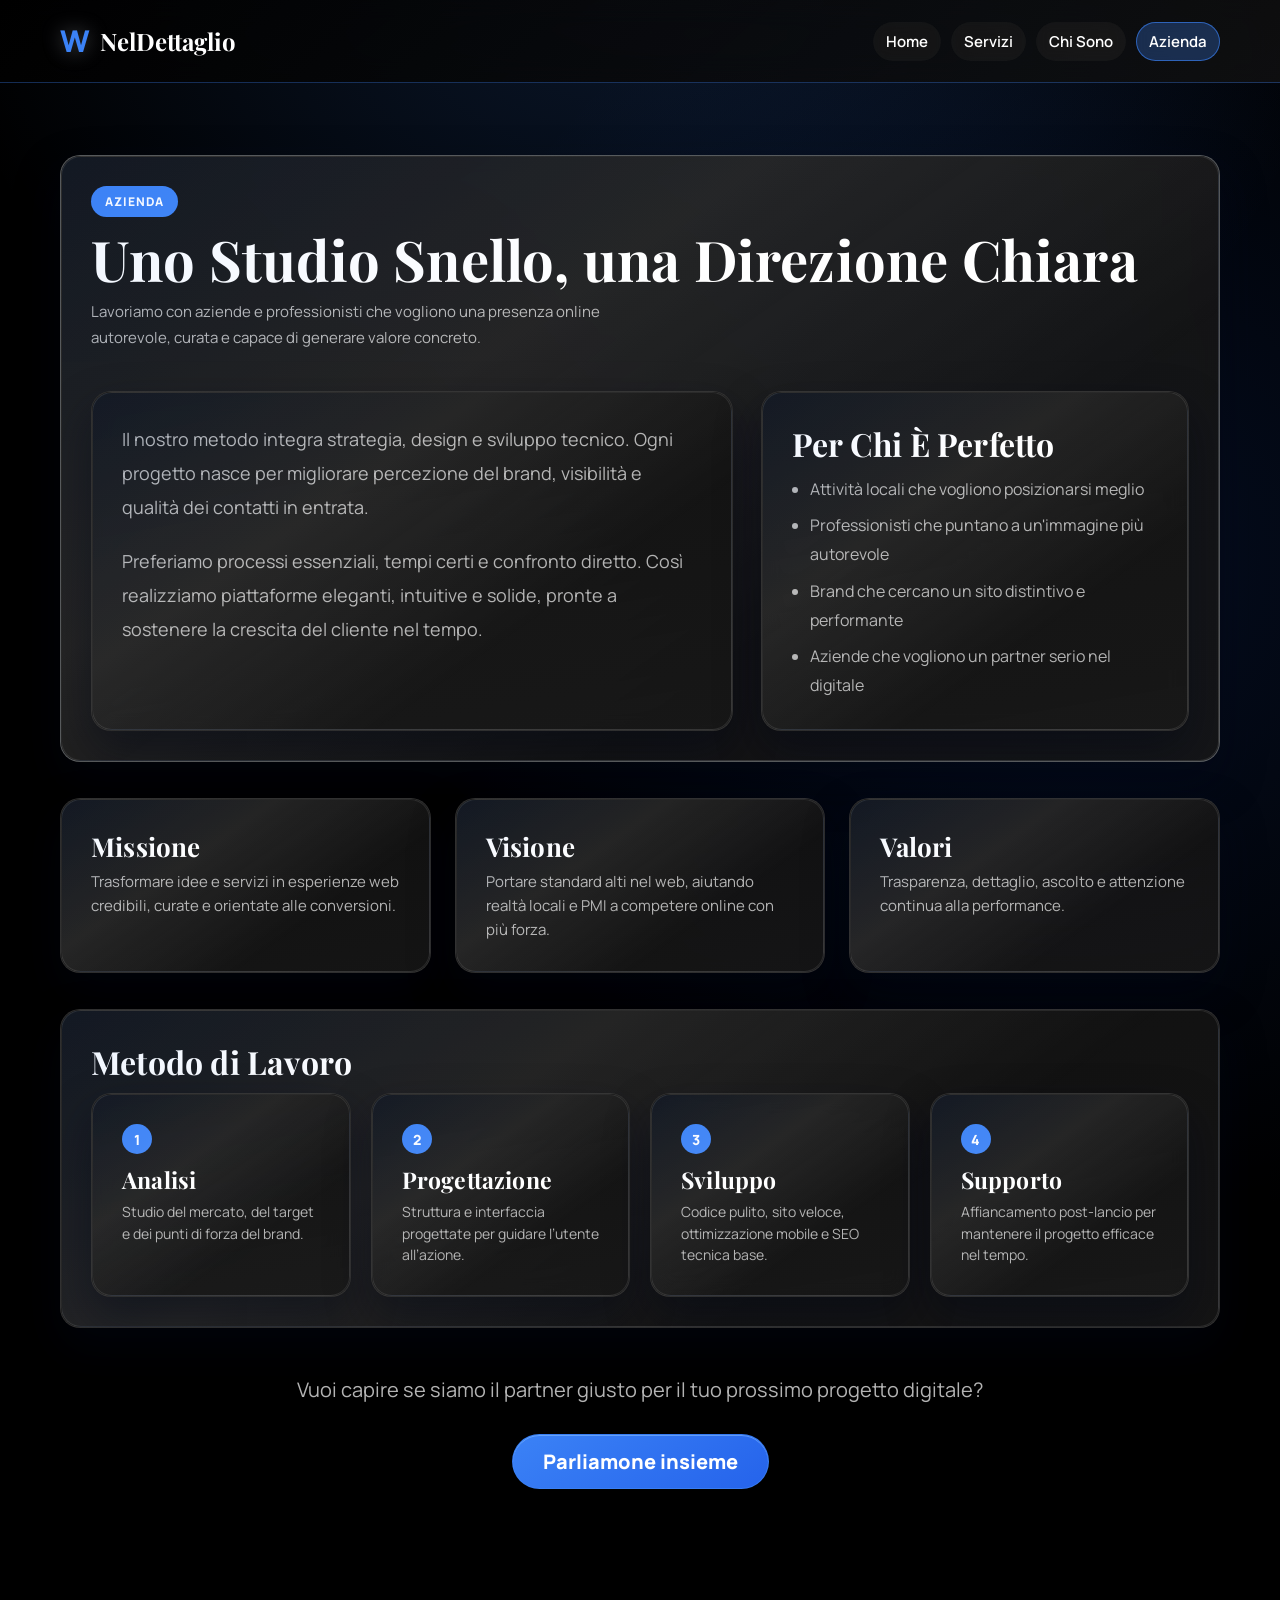
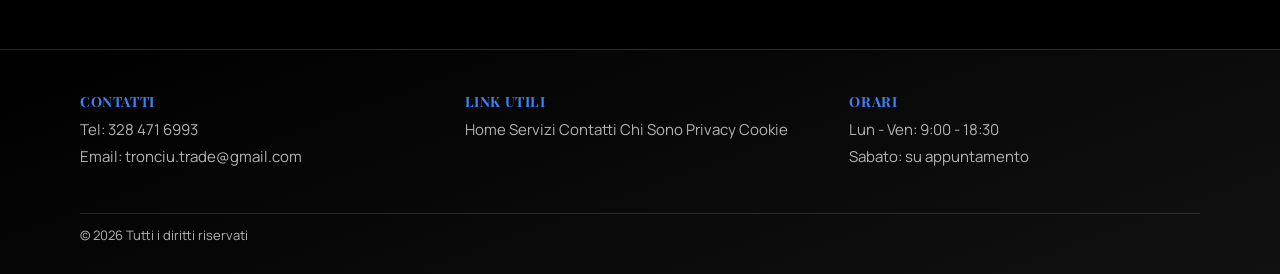
==== commit 4f999f82: "cambio tema ancora" ====
--- a/html/azienda.html
+++ b/html/azienda.html
@@ -5,7 +5,7 @@
   <meta name="viewport" content="width=device-width, initial-scale=1.0" />
   <title>Azienda | Studio Web Premium</title>
   <meta name="description" content="Scopri il nostro studio: metodo, visione e standard con cui creiamo siti web premium orientati ai risultati." />
-  <meta name="theme-color" content="#212529" />
+  <meta name="theme-color" content="#000000" />
   <meta property="og:type" content="website" />
   <meta property="og:title" content="Azienda | Studio Web Premium" />
   <meta property="og:description" content="Una realtà specializzata in esperienze web eleganti, veloci e progettate per supportare la crescita online." />
--- a/css/tronciu.css
+++ b/css/tronciu.css
@@ -1,17 +1,17 @@
 :root {
-  --black: #212529;
-  --gold: #e9ecef;
-  --gray: #6c757d;
-  --white: #f8f9fa;
-  --ink: #f8f9fa;
-  --muted: #adb5bd;
+  --black: #000000;
+  --gold: #3b82f6;
+  --gray: #111111;
+  --white: #ffffff;
+  --ink: #ffffff;
+  --muted: #b3b3b3;
   --glass: rgba(33, 37, 41, 0.78);
-  --line: rgba(222, 226, 230, 0.4);
-  --line-soft: rgba(206, 212, 218, 0.24);
+  --line: rgba(59, 130, 246, 0.35);
+  --line-soft: rgba(255, 255, 255, 0.12);
   --surface: rgba(33, 37, 41, 0.84);
   --surface-soft: rgba(73, 80, 87, 0.45);
-  --glass-edge: rgba(248, 249, 250, 0.18);
-  --glass-sheen: rgba(248, 249, 250, 0.12);
+  --glass-edge: rgba(255, 255, 255, 0.14);
+  --glass-sheen: rgba(59, 130, 246, 0.12);
   --shadow: 0 20px 45px rgba(2, 6, 23, 0.45);
 }
 
@@ -28,9 +28,9 @@
   font-family: "Manrope", sans-serif;
   color: var(--ink);
   background:
-    radial-gradient(circle at 6% 18%, rgba(233, 236, 239, 0.16), transparent 37%),
-    radial-gradient(circle at 92% 84%, rgba(206, 212, 218, 0.14), transparent 39%),
-    linear-gradient(150deg, #212529 0%, #343a40 48%, #495057 100%);
+    radial-gradient(circle at 50% -8%, rgba(59, 130, 246, 0.2), transparent 34%),
+    radial-gradient(circle at 84% 30%, rgba(37, 99, 235, 0.14), transparent 40%),
+    #000000;
   --hero-progress: 0;
   --page-progress: 0;
 }
@@ -49,8 +49,8 @@
 }
 
 .topbar {
-  background: linear-gradient(140deg, rgba(33, 37, 41, 0.74), rgba(52, 58, 64, 0.66));
-  border-bottom: 1px solid rgba(206, 212, 218, 0.32);
+  background: linear-gradient(140deg, rgba(0, 0, 0, 0.88), rgba(17, 17, 17, 0.82));
+  border-bottom: 1px solid rgba(59, 130, 246, 0.34);
   position: sticky;
   top: 0;
   z-index: 20;
@@ -66,7 +66,7 @@
   top: 0;
   width: 100%;
   height: 3px;
-  background: linear-gradient(90deg, rgba(206, 212, 218, 0.34), var(--gold), rgba(206, 212, 218, 0.34));
+  background: linear-gradient(90deg, rgba(59, 130, 246, 0.24), var(--gold), rgba(59, 130, 246, 0.24));
   transform: scaleX(var(--page-progress));
   transform-origin: left center;
   transition: transform 0.12s linear;
@@ -74,7 +74,7 @@
 
 body.scrolled .topbar {
   box-shadow: 0 14px 38px rgba(2, 6, 23, 0.42);
-  border-bottom-color: rgba(206, 212, 218, 0.38);
+  border-bottom-color: rgba(59, 130, 246, 0.42);
 }
 
 .site-shell {
@@ -122,7 +122,7 @@
   font-size: 30px;
   font-weight: 800;
   line-height: 1;
-  color: var(--gold);
+  color: #3b82f6;
   text-shadow: 0 0 20px rgba(206, 212, 218, 0.38);
 }
 
@@ -144,9 +144,9 @@
   display: none;
   width: 46px;
   height: 46px;
-  border: 1px solid rgba(206, 212, 218, 0.52);
+  border: 1px solid rgba(59, 130, 246, 0.52);
   border-radius: 14px;
-  background: linear-gradient(150deg, rgba(73, 80, 87, 0.95), rgba(33, 37, 41, 0.9));
+  background: linear-gradient(150deg, rgba(17, 17, 17, 0.95), rgba(0, 0, 0, 0.9));
   box-shadow: 0 10px 20px rgba(2, 6, 23, 0.4);
   padding: 0;
   position: relative;
@@ -185,8 +185,8 @@
 
 .nav-toggle:focus-visible {
   outline: 0;
-  border-color: var(--gold);
-  box-shadow: 0 0 0 3px rgba(206, 212, 218, 0.3);
+  border-color: #3b82f6;
+  box-shadow: 0 0 0 3px rgba(59, 130, 246, 0.24);
 }
 
 .nav a {
@@ -198,20 +198,20 @@
   border-radius: 999px;
   transition: background-color 0.2s ease, color 0.2s ease, border-color 0.2s ease;
   border: 1px solid transparent;
-  background: rgba(248, 249, 250, 0.04);
+  background: rgba(255, 255, 255, 0.04);
   backdrop-filter: blur(7px);
   -webkit-backdrop-filter: blur(7px);
 }
 
 .nav a:hover {
-  border-color: rgba(206, 212, 218, 0.4);
-  background: rgba(206, 212, 218, 0.14);
+  border-color: rgba(59, 130, 246, 0.48);
+  background: rgba(59, 130, 246, 0.2);
   color: var(--white);
 }
 
 .nav a.active {
-  border-color: rgba(206, 212, 218, 0.5);
-  background: rgba(206, 212, 218, 0.22);
+  border-color: rgba(59, 130, 246, 0.64);
+  background: rgba(59, 130, 246, 0.28);
   color: var(--white);
 }
 
@@ -248,27 +248,28 @@
   font-size: clamp(19px, 2.2vw, 26px);
   line-height: 1.5;
   margin: 30px 0 38px;
-  color: rgba(248, 250, 252, 0.86);
+  color: #b3b3b3;
   max-width: 24ch;
 }
 
 .btn {
   display: inline-block;
-  background: linear-gradient(145deg, #dee2e6 0%, #e9ecef 44%, #adb5bd 100%);
-  color: #212529;
+  background: linear-gradient(145deg, #3b82f6 0%, #2563eb 100%);
+  color: var(--white);
   text-decoration: none;
   font-weight: 800;
   font-size: 20px;
   border-radius: 999px;
   padding: 13px 30px;
-  border: 1px solid rgba(248, 249, 250, 0.78);
-  box-shadow: inset 0 1px 0 rgba(248, 249, 250, 0.68), 0 12px 22px rgba(0, 0, 0, 0.34);
+  border: 1px solid rgba(59, 130, 246, 0.7);
+  box-shadow: inset 0 1px 0 rgba(147, 197, 253, 0.52), 0 12px 22px rgba(0, 0, 0, 0.5);
   transition: transform 0.18s ease, box-shadow 0.18s ease, filter 0.18s ease;
 }
 
 .btn:hover {
   transform: translateY(-2px) scale(1.01);
-  box-shadow: inset 0 2px 0 rgba(248, 249, 250, 0.72), 0 18px 28px rgba(0, 0, 0, 0.45);
+  background: linear-gradient(145deg, #2563eb 0%, #1d4ed8 100%);
+  box-shadow: inset 0 2px 0 rgba(147, 197, 253, 0.52), 0 18px 28px rgba(0, 0, 0, 0.6);
   filter: saturate(1.06);
 }
 
@@ -280,17 +281,17 @@
   display: block;
   margin-top: 30px;
   font-size: 17px;
-  color: rgba(248, 250, 252, 0.74);
+  color: #b3b3b3;
 }
 
 .hero-visual {
   height: 360px;
   border-radius: 24px;
   background:
-    radial-gradient(circle at 80% 15%, rgba(206, 212, 218, 0.2) 0 10px, transparent 12px),
-    radial-gradient(circle at 16% 72%, rgba(248, 250, 252, 0.14) 0 10px, transparent 12px),
-    linear-gradient(160deg, rgba(33, 37, 41, 0.84), rgba(73, 80, 87, 0.62));
-  border: 1px solid rgba(206, 212, 218, 0.4);
+    radial-gradient(circle at 80% 15%, rgba(59, 130, 246, 0.22) 0 10px, transparent 12px),
+    radial-gradient(circle at 16% 72%, rgba(37, 99, 235, 0.16) 0 10px, transparent 12px),
+    linear-gradient(160deg, rgba(0, 0, 0, 0.86), rgba(17, 17, 17, 0.72));
+  border: 1px solid rgba(59, 130, 246, 0.34);
   box-shadow: var(--shadow);
   position: relative;
   overflow: hidden;
@@ -409,8 +410,8 @@
 }
 
 .card {
-  background: linear-gradient(170deg, rgba(33, 37, 41, 0.88) 0%, rgba(52, 58, 64, 0.76) 100%);
-  border: 1px solid var(--line-soft);
+  background: linear-gradient(170deg, rgba(17, 17, 17, 0.95) 0%, rgba(24, 24, 24, 0.86) 100%);
+  border: 1px solid rgba(255, 255, 255, 0.12);
   border-radius: 20px;
   padding: 30px;
   box-shadow: var(--shadow);
@@ -429,7 +430,7 @@
   background: linear-gradient(
     145deg,
     var(--glass-sheen) 0%,
-    rgba(248, 249, 250, 0.03) 35%,
+    rgba(248, 249, 250, 0.12) 35%,
     rgba(248, 249, 250, 0) 70%
   );
   border: 1px solid var(--glass-edge);
@@ -454,7 +455,7 @@
 .card h3 {
   margin: 0 0 14px;
   font-size: 23px;
-  color: var(--white);
+  color: #ffffff;
 }
 
 .card p {
@@ -462,6 +463,17 @@
   color: var(--muted);
   font-size: 15px;
   line-height: 1.72;
+}
+
+/* Home squares: darker text for stronger contrast on light glass cards */
+.features .card h3,
+.service-grid .card h3 {
+  color: var(--white);
+}
+
+.features .card p,
+.service-grid .card p {
+  color: #b3b3b3;
 }
 
 .services {
@@ -484,7 +496,7 @@
 .subtitle,
 .cta p {
   margin-top: 0;
-  color: rgba(248, 250, 252, 0.7);
+  color: #b3b3b3;
   font-size: clamp(18px, 2vw, 24px);
 }
 
@@ -499,14 +511,14 @@
 .more {
   display: inline-block;
   margin-top: 50px;
-  color: var(--gold);
+  color: #b3b3b3;
   font-weight: 700;
   text-decoration: none;
   font-size: 24px;
 }
 
 .more:hover {
-  color: #f8f9fa;
+  color: var(--white);
 }
 
 .cta {
@@ -541,7 +553,7 @@
 
 .contact-form,
 .contact-actions {
-  background: linear-gradient(165deg, rgba(33, 37, 41, 0.76), rgba(52, 58, 64, 0.68));
+  background: linear-gradient(165deg, rgba(17, 17, 17, 0.94), rgba(24, 24, 24, 0.86));
 }
 
 .contact-form {
@@ -552,19 +564,19 @@
 .contact-form label {
   font-size: 14px;
   font-weight: 700;
-  color: var(--white);
+  color: #ffffff;
 }
 
 .contact-form input,
 .contact-form textarea {
   width: 100%;
-  border: 1px solid rgba(173, 181, 189, 0.45);
+  border: 1px solid rgba(255, 255, 255, 0.14);
   border-radius: 10px;
   padding: 12px 13px;
   font-family: inherit;
   font-size: 15px;
-  color: var(--white);
-  background: rgba(33, 37, 41, 0.9);
+  color: #ffffff;
+  background: rgba(0, 0, 0, 0.46);
 }
 
 .contact-form textarea {
@@ -577,8 +589,8 @@
 .contact-form input:focus,
 .contact-form textarea:focus {
   outline: none;
-  border-color: rgba(233, 236, 239, 0.78);
-  box-shadow: 0 0 0 3px rgba(233, 236, 239, 0.16);
+  border-color: rgba(59, 130, 246, 0.82);
+  box-shadow: 0 0 0 3px rgba(59, 130, 246, 0.22);
 }
 
 .contact-send {
@@ -590,7 +602,7 @@
 .contact-actions h3 {
   margin: 0 0 12px;
   font-size: 28px;
-  color: var(--white);
+  color: #ffffff;
 }
 
 .quick-link {
@@ -606,14 +618,14 @@
 }
 
 .whatsapp-link {
-  background: linear-gradient(150deg, #dee2e6, #e9ecef);
-  color: #212529;
+  background: linear-gradient(150deg, #3b82f6, #2563eb);
+  color: var(--white);
 }
 
 .mail-link {
-  background: linear-gradient(150deg, #6c757d, #495057);
-  color: var(--white);
-  border-color: rgba(206, 212, 218, 0.32);
+  background: linear-gradient(150deg, #3b82f6, #2563eb);
+  color: #ffffff;
+  border-color: rgba(59, 130, 246, 0.44);
 }
 
 .contact-actions p {
@@ -622,13 +634,13 @@
 }
 
 .contact-actions p a {
-  color: var(--white);
+  color: #b3b3b3;
   font-weight: 600;
   text-decoration: none;
 }
 
 .contact-actions p a:hover {
-  color: var(--gold);
+  color: #3b82f6;
 }
 
 .about-main {
@@ -636,7 +648,7 @@
 }
 
 .about-hero {
-  background: linear-gradient(145deg, rgba(33, 37, 41, 0.74), rgba(73, 80, 87, 0.62));
+  background: linear-gradient(145deg, rgba(17, 17, 17, 0.94), rgba(24, 24, 24, 0.86));
   border-color: rgba(206, 212, 218, 0.36);
 }
 
@@ -647,7 +659,7 @@
   font-size: 12px;
   font-weight: 800;
   letter-spacing: 0.9px;
-  color: #212529;
+  color: var(--white);
   background: var(--gold);
   margin-bottom: 12px;
 }
@@ -660,7 +672,7 @@
   margin: 0;
   font-size: 20px;
   line-height: 1.8;
-  color: rgba(248, 250, 252, 0.85);
+  color: #b3b3b3;
   max-width: 62ch;
 }
 
@@ -675,14 +687,14 @@
   margin: 0 0 20px;
   font-size: 18px;
   line-height: 1.9;
-  color: rgba(248, 250, 252, 0.9);
+  color: #b3b3b3;
 }
 
 .about-side h3,
 .about-block h3 {
   margin: 0 0 10px;
   font-size: 32px;
-  color: var(--white);
+  color: #ffffff;
 }
 
 .about-list {
@@ -726,7 +738,7 @@
 .about-card h4 {
   margin: 0 0 6px;
   font-size: 26px;
-  color: var(--white);
+  color: #ffffff;
 }
 
 .about-card p {
@@ -742,7 +754,7 @@
 }
 
 .about-step {
-  background: linear-gradient(170deg, rgba(33, 37, 41, 0.74), rgba(73, 80, 87, 0.58));
+  background: linear-gradient(170deg, rgba(17, 17, 17, 0.94), rgba(24, 24, 24, 0.86));
 }
 
 .about-step .num {
@@ -754,7 +766,7 @@
   justify-content: center;
   font-size: 14px;
   font-weight: 800;
-  color: #212529;
+  color: var(--white);
   background: var(--gold);
   margin-bottom: 10px;
 }
@@ -762,7 +774,7 @@
 .about-step h4 {
   margin: 0 0 6px;
   font-size: 23px;
-  color: var(--white);
+  color: #ffffff;
 }
 
 .about-step p {
@@ -784,7 +796,7 @@
 
 .about-cta p {
   margin: 0 0 26px;
-  color: rgba(248, 250, 252, 0.82);
+  color: #b3b3b3;
   font-size: 20px;
   line-height: 1.8;
 }
@@ -792,8 +804,8 @@
 .site-footer {
   width: 100%;
   margin-top: 56px;
-  background: linear-gradient(160deg, #212529, #343a40);
-  border-top: 1px solid rgba(206, 212, 218, 0.28);
+  background: linear-gradient(160deg, #000000, #111111);
+  border-top: 1px solid rgba(59, 130, 246, 0.28);
 }
 
 .footer-inner {
@@ -803,7 +815,7 @@
   display: grid;
   grid-template-columns: repeat(3, 1fr);
   gap: 34px;
-  color: var(--white);
+  color: #ffffff;
   font-size: 15px;
 }
 
@@ -811,26 +823,26 @@
   margin: 0 0 8px;
   font-size: 14px;
   letter-spacing: 0.6px;
-  color: var(--gold);
+  color: #3b82f6;
 }
 
 .footer-col p,
 .footer-col a {
   margin: 0 0 6px;
-  color: #dee2e6;
+  color: #b3b3b3;
   text-decoration: none;
 }
 
 .footer-col a:hover {
-  color: var(--white);
+  color: #3b82f6;
 }
 
 .footer-copy {
   grid-column: 1 / -1;
   margin-top: 6px;
   padding-top: 12px;
-  border-top: 1px solid rgba(206, 212, 218, 0.28);
-  color: #adb5bd;
+  border-top: 1px solid rgba(59, 130, 246, 0.28);
+  color: #b3b3b3;
   font-size: 13px;
 }
 
@@ -855,9 +867,9 @@
 @media (max-width: 900px) {
   body {
     background:
-      radial-gradient(circle at 22% 8%, rgba(206, 212, 218, 0.22), transparent 45%),
-      radial-gradient(circle at 84% 78%, rgba(206, 212, 218, 0.14), transparent 45%),
-      linear-gradient(155deg, #212529 0%, #343a40 45%, #495057 100%);
+      radial-gradient(circle at 50% -6%, rgba(59, 130, 246, 0.2), transparent 35%),
+      radial-gradient(circle at 88% 26%, rgba(37, 99, 235, 0.16), transparent 42%),
+      #000000;
   }
 
   .topbar::before {
@@ -981,8 +993,8 @@
     transform: translateY(-12px);
     margin-top: 0;
     padding: 0 4px;
-    background: rgba(33, 37, 41, 0.55);
-    border: 1px solid rgba(206, 212, 218, 0.18);
+    background: rgba(0, 0, 0, 0.72);
+    border: 1px solid rgba(59, 130, 246, 0.28);
     border-radius: 14px;
     backdrop-filter: blur(12px) saturate(120%);
     -webkit-backdrop-filter: blur(12px) saturate(120%);
@@ -1003,8 +1015,8 @@
     font-size: 15px;
     padding: 10px 12px;
     border-radius: 12px;
-    background: rgba(73, 80, 87, 0.36);
-    border-color: rgba(233, 236, 239, 0.16);
+    background: rgba(255, 255, 255, 0.05);
+    border-color: rgba(59, 130, 246, 0.28);
   }
 
   .nav a.phone {
@@ -1057,7 +1069,7 @@
     text-align: center;
     font-weight: 700;
     font-size: 16px;
-    color: #212529;
+    color: var(--white);
     background: linear-gradient(145deg, #dee2e6, #e9ecef);
     border-radius: 999px;
     padding: 12px 18px;
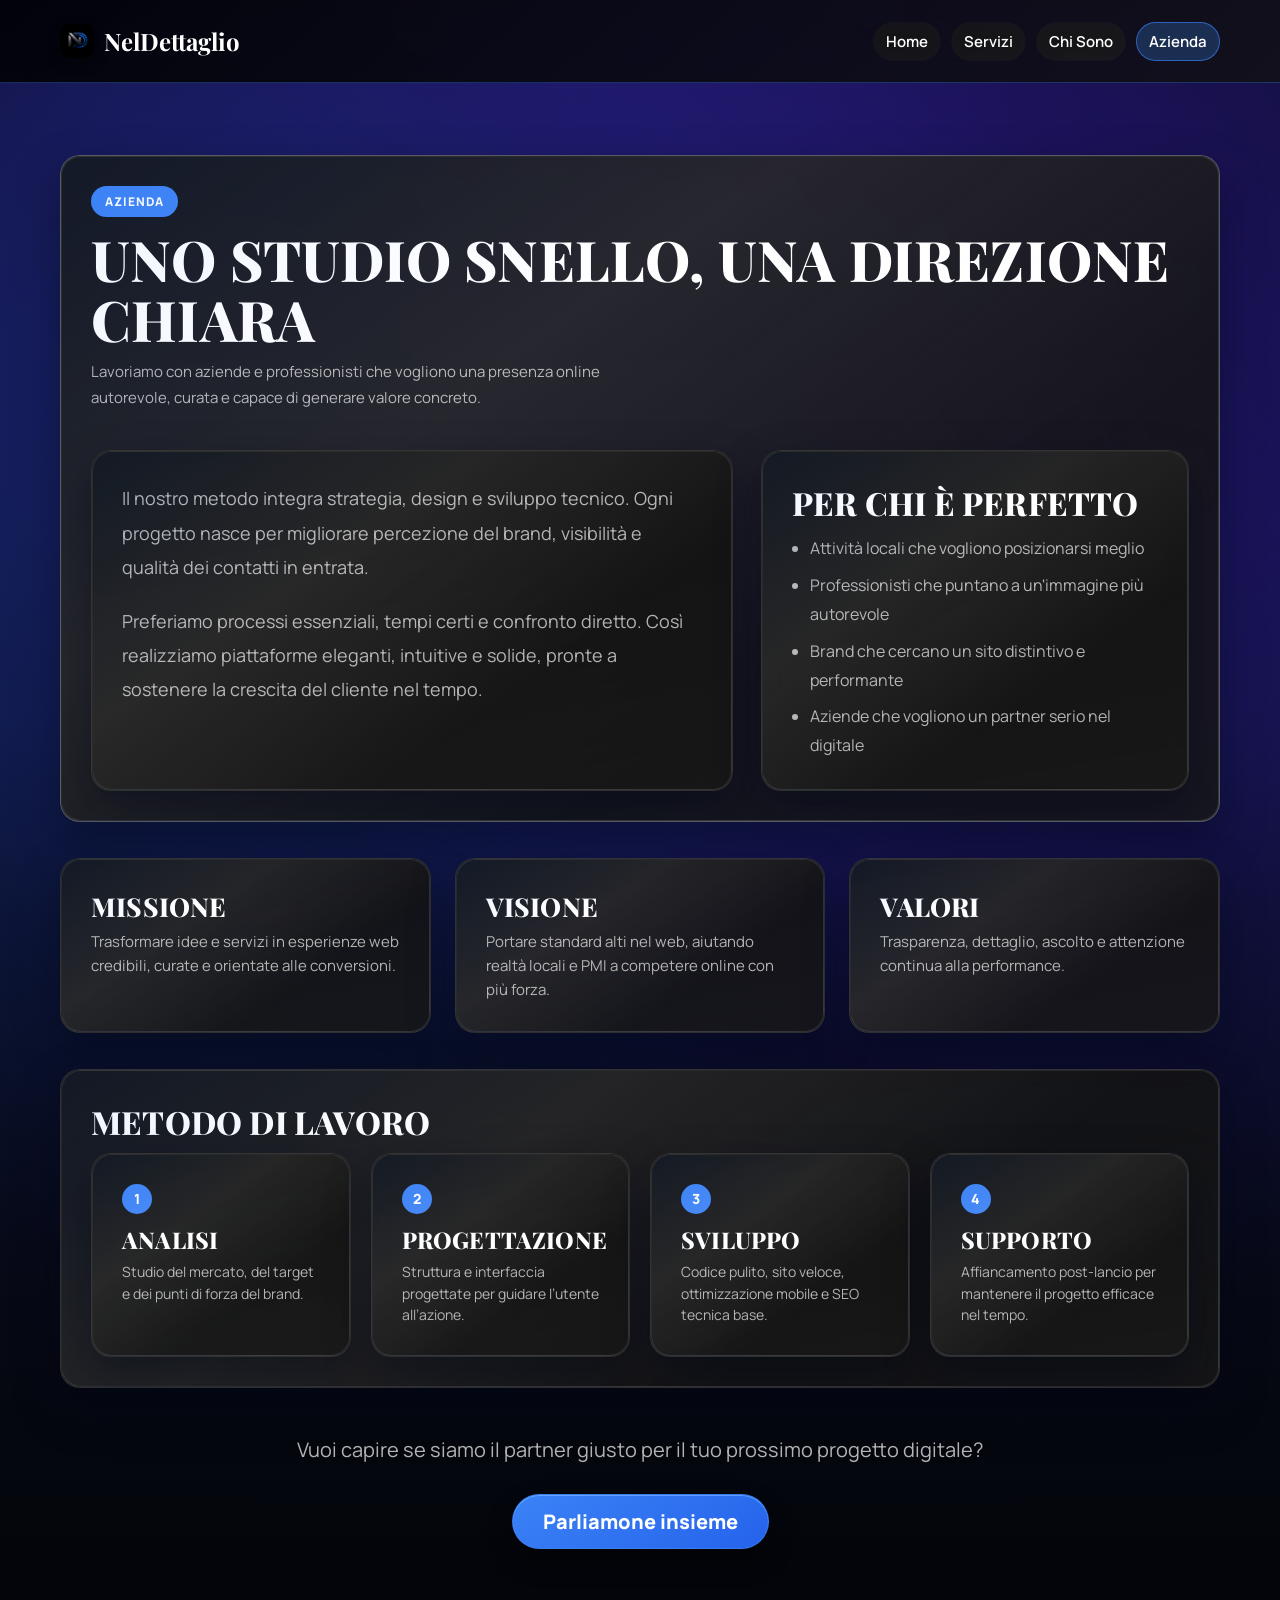
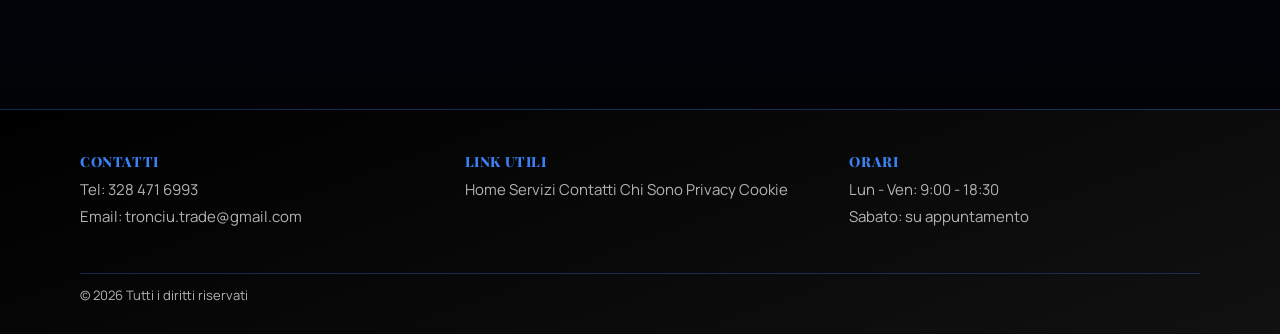
==== commit 01517014: "cambio look e loghi" ====
--- a/html/azienda.html
+++ b/html/azienda.html
@@ -9,24 +9,24 @@
   <meta property="og:type" content="website" />
   <meta property="og:title" content="Azienda | Studio Web Premium" />
   <meta property="og:description" content="Una realtà specializzata in esperienze web eleganti, veloci e progettate per supportare la crescita online." />
-  <meta property="og:image" content="../images/favicon.svg" />
+  <meta property="og:image" content="../images/logo.png" />
   <meta property="og:locale" content="it_IT" />
   <meta name="twitter:card" content="summary_large_image" />
   <meta name="twitter:title" content="Azienda | Studio Web Premium" />
   <meta name="twitter:description" content="Metodo chiaro, design di livello e focus sui risultati." />
-  <meta name="twitter:image" content="../images/favicon.svg" />
+  <meta name="twitter:image" content="../images/logo.png" />
   <link rel="preconnect" href="https://fonts.googleapis.com" />
   <link rel="preconnect" href="https://fonts.gstatic.com" crossorigin />
   <link href="https://fonts.googleapis.com/css2?family=Playfair+Display:wght@600;700;800&family=Manrope:wght@400;500;600;700;800&display=swap" rel="stylesheet" />
-  <link rel="icon" type="image/svg+xml" href="../images/favicon.svg" />
-  <link rel="apple-touch-icon" href="../images/favicon.svg" />
+  <link rel="icon" type="image/png" href="../images/logo.png" />
+  <link rel="apple-touch-icon" href="../images/logo.png" />
   <link rel="stylesheet" href="../css/tronciu.css" />
 </head>
 <body class="preload">
   <header class="topbar">
     <div class="container nav-wrap">
       <a href="/" class="brand" aria-label="Vai alla home">
-        <span class="logo-mark">W</span>
+        <img class="logo-image" src="../images/logo.png" alt="Logo NelDettaglio" />
         <span class="logo-text">NelDettaglio</span>
       </a>
       <button class="nav-toggle" type="button" aria-expanded="false" aria-controls="site-nav" aria-label="Apri menu di navigazione">
--- a/css/tronciu.css
+++ b/css/tronciu.css
@@ -28,9 +28,10 @@
   font-family: "Manrope", sans-serif;
   color: var(--ink);
   background:
-    radial-gradient(circle at 50% -8%, rgba(59, 130, 246, 0.2), transparent 34%),
-    radial-gradient(circle at 84% 30%, rgba(37, 99, 235, 0.14), transparent 40%),
-    #000000;
+    radial-gradient(circle at 50% -14%, rgba(82, 39, 255, 0.38) 0%, rgba(82, 39, 255, 0.18) 26%, transparent 58%),
+    radial-gradient(circle at 18% 22%, rgba(37, 99, 235, 0.24) 0%, transparent 46%),
+    radial-gradient(circle at 82% 28%, rgba(82, 39, 255, 0.2) 0%, transparent 44%),
+    linear-gradient(180deg, #070a1a 0%, #0b1030 38%, #05070f 74%, #000000 100%);
   --hero-progress: 0;
   --page-progress: 0;
 }
@@ -40,6 +41,8 @@
 h3,
 h4 {
   font-family: "Playfair Display", serif;
+  font-weight: 800;
+  text-transform: uppercase;
   letter-spacing: 0.2px;
 }
 
@@ -66,7 +69,7 @@
   top: 0;
   width: 100%;
   height: 3px;
-  background: linear-gradient(90deg, rgba(59, 130, 246, 0.24), var(--gold), rgba(59, 130, 246, 0.24));
+  background: linear-gradient(90deg, rgba(82, 39, 255, 0.24), #5227ff, rgba(82, 39, 255, 0.24));
   transform: scaleX(var(--page-progress));
   transform-origin: left center;
   transition: transform 0.12s linear;
@@ -74,7 +77,7 @@
 
 body.scrolled .topbar {
   box-shadow: 0 14px 38px rgba(2, 6, 23, 0.42);
-  border-bottom-color: rgba(59, 130, 246, 0.42);
+  border-bottom-color: rgba(82, 39, 255, 0.42);
 }
 
 .site-shell {
@@ -118,12 +121,13 @@
   color: inherit;
 }
 
-.logo-mark {
-  font-size: 30px;
-  font-weight: 800;
-  line-height: 1;
-  color: #3b82f6;
-  text-shadow: 0 0 20px rgba(206, 212, 218, 0.38);
+.logo-image {
+  width: 34px;
+  height: 34px;
+  border-radius: 10px;
+  object-fit: cover;
+  display: block;
+  box-shadow: 0 6px 14px rgba(0, 0, 0, 0.28);
 }
 
 .logo-text {
@@ -220,17 +224,54 @@
 }
 
 .hero {
+  position: relative;
   padding: 98px 0 72px;
+  isolation: isolate;
+}
+
+.hero::before,
+.hero::after {
+  content: "";
+  position: absolute;
+  border-radius: 999px;
+  pointer-events: none;
+  z-index: -1;
+}
+
+.hero::before {
+  width: min(680px, 72vw);
+  height: min(680px, 72vw);
+  left: 50%;
+  top: -280px;
+  transform: translateX(-50%);
+  background: radial-gradient(circle, rgba(82, 39, 255, 0.3) 0%, rgba(82, 39, 255, 0.1) 42%, transparent 72%);
+}
+
+.hero::after {
+  width: min(520px, 56vw);
+  height: min(520px, 56vw);
+  right: 4%;
+  top: 28px;
+  background: radial-gradient(circle, rgba(82, 39, 255, 0.22) 0%, transparent 66%);
 }
 
 .hero-grid {
   display: grid;
-  grid-template-columns: 1fr 1.4fr;
-  gap: 74px;
+  grid-template-columns: 1fr;
+  gap: 26px;
   align-items: center;
+  justify-items: center;
 }
 
 .hero-copy {
+  width: min(900px, 100%);
+  text-align: center;
+  padding: 0;
+  border: 0;
+  background: transparent;
+  box-shadow: none;
+  backdrop-filter: none;
+  -webkit-backdrop-filter: none;
   transform: translateY(calc(var(--hero-progress) * -16px));
   transition: transform 0.15s linear;
 }
@@ -238,6 +279,7 @@
 .hero-copy h1 {
   margin: 0;
   font-size: clamp(31px, 4.9vw, 58px);
+  font-weight: 800;
   line-height: 1.04;
   letter-spacing: -0.5px;
   color: var(--white);
@@ -247,9 +289,9 @@
 .hero-copy p {
   font-size: clamp(19px, 2.2vw, 26px);
   line-height: 1.5;
-  margin: 30px 0 38px;
+  margin: 24px auto 34px;
   color: #b3b3b3;
-  max-width: 24ch;
+  max-width: 42ch;
 }
 
 .btn {
@@ -279,8 +321,10 @@
 
 .hero-copy small {
   display: block;
-  margin-top: 30px;
-  font-size: 17px;
+  margin-top: 18px;
+  font-size: 14px;
+  letter-spacing: 0.9px;
+  text-transform: uppercase;
   color: #b3b3b3;
 }
 
@@ -489,6 +533,7 @@
 .about-title {
   margin: 10px 0 4px;
   font-size: clamp(34px, 4.6vw, 56px);
+  font-weight: 800;
   line-height: 1.07;
   color: var(--white);
 }
@@ -867,9 +912,9 @@
 @media (max-width: 900px) {
   body {
     background:
-      radial-gradient(circle at 50% -6%, rgba(59, 130, 246, 0.2), transparent 35%),
-      radial-gradient(circle at 88% 26%, rgba(37, 99, 235, 0.16), transparent 42%),
-      #000000;
+      radial-gradient(circle at 50% -10%, rgba(82, 39, 255, 0.34) 0%, rgba(82, 39, 255, 0.16) 28%, transparent 58%),
+      radial-gradient(circle at 84% 24%, rgba(37, 99, 235, 0.2) 0%, transparent 44%),
+      linear-gradient(180deg, #070a1a 0%, #0b1030 42%, #05070f 74%, #000000 100%);
   }
 
   .topbar::before {
@@ -880,6 +925,15 @@
   .hero-visual,
   .features {
     transform: none;
+  }
+
+  .hero::after {
+    display: none;
+  }
+
+  .hero-copy {
+    padding: 0;
+    border-radius: 0;
   }
 
   .nav-wrap {
@@ -1100,8 +1154,10 @@
     width: min(1120px, 94%);
   }
 
-  .logo-mark {
-    font-size: 30px;
+  .logo-image {
+    width: 30px;
+    height: 30px;
+    border-radius: 8px;
   }
 
   .logo-text {
@@ -1116,12 +1172,22 @@
     padding-top: 30px;
   }
 
+  .hero::before {
+    top: -210px;
+  }
+
   .hero-copy h1 {
     font-size: clamp(28px, 9.8vw, 36px);
   }
 
   .hero-copy p {
-    font-size: clamp(18px, 5.1vw, 22px);
+    font-size: clamp(16px, 4.4vw, 19px);
+  }
+
+  .subtitle,
+  .cta p {
+    font-size: clamp(15px, 4.2vw, 18px);
+    line-height: 1.45;
   }
 
   .hero-visual {
@@ -1143,6 +1209,11 @@
     padding: 20px;
   }
 
+  .card p {
+    font-size: 14px;
+    line-height: 1.5;
+  }
+
   .services {
     padding-top: 30px;
   }
@@ -1168,6 +1239,14 @@
     font-size: clamp(18px, 5.8vw, 22px);
   }
 
+  .about-lead {
+    font-size: 16px;
+  }
+
+  .about-body p {
+    font-size: 15.5px;
+  }
+
   .contact-form textarea {
     min-height: 130px;
   }
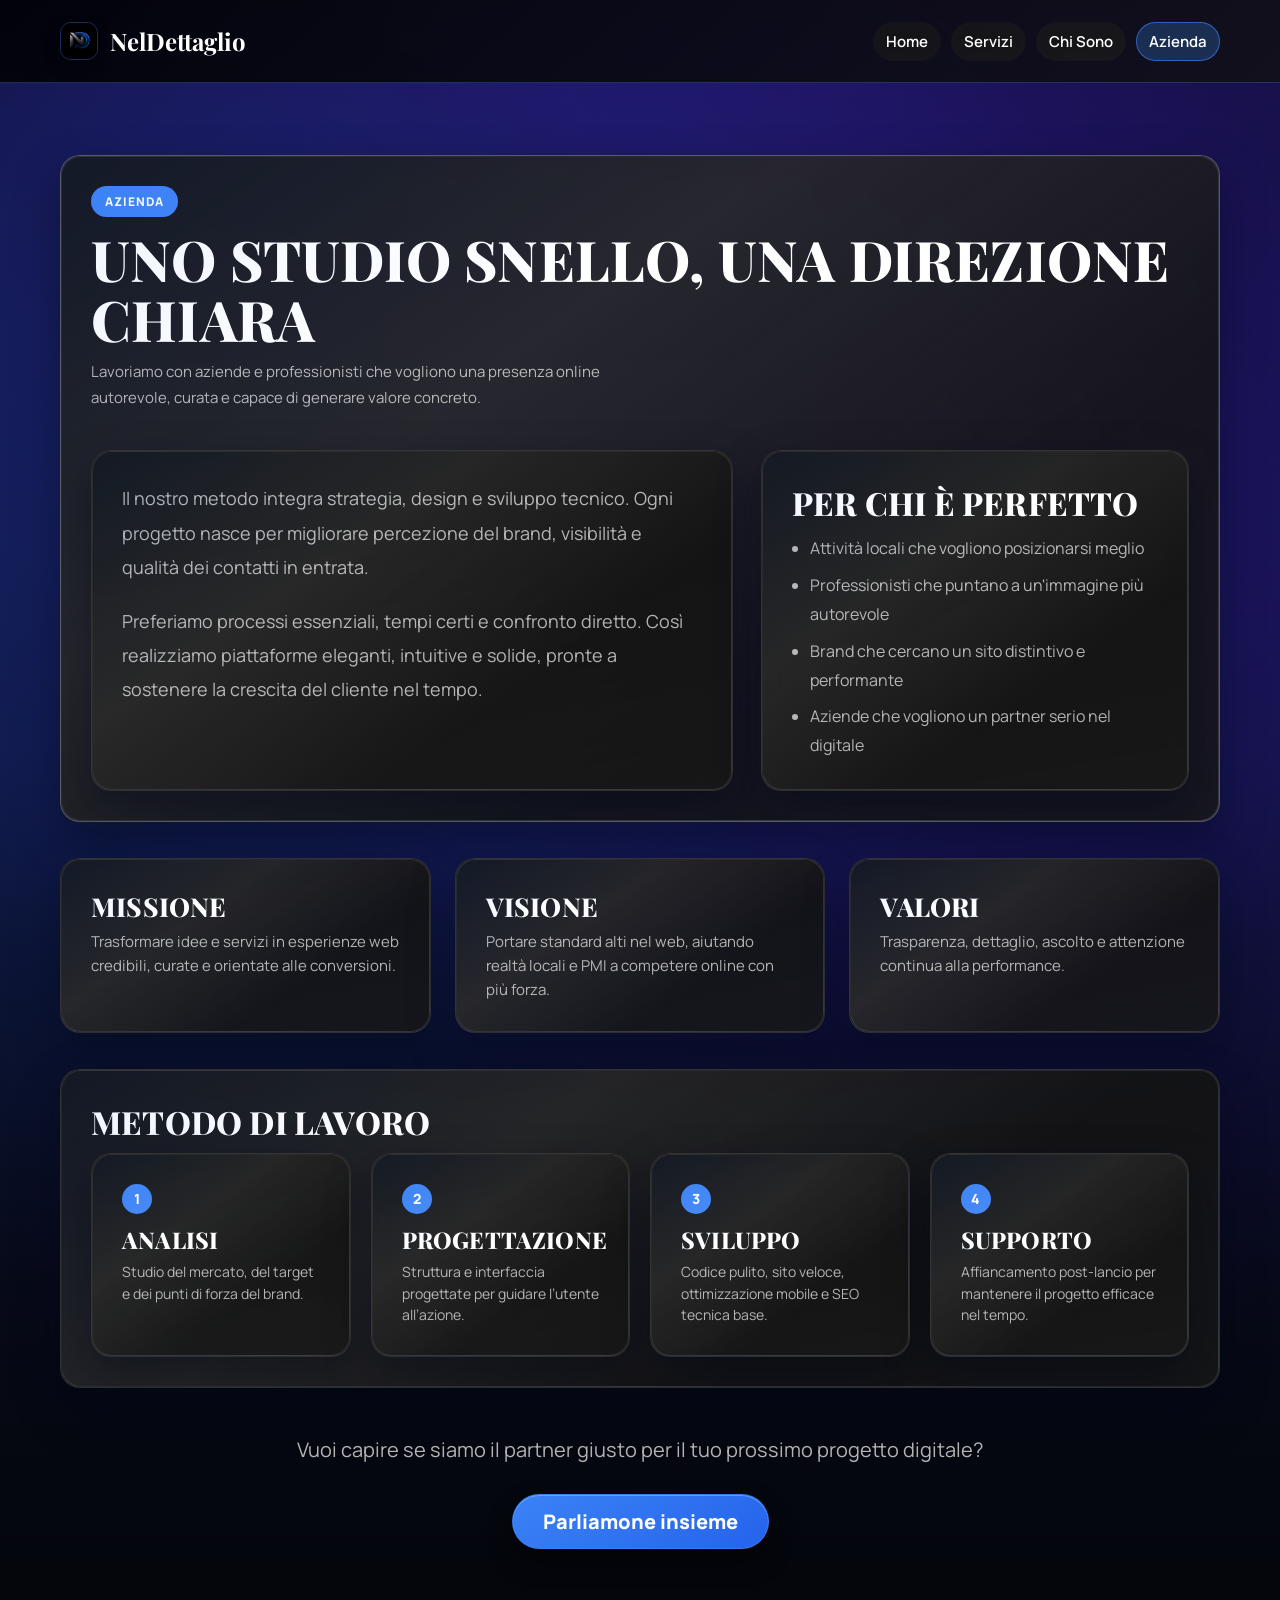
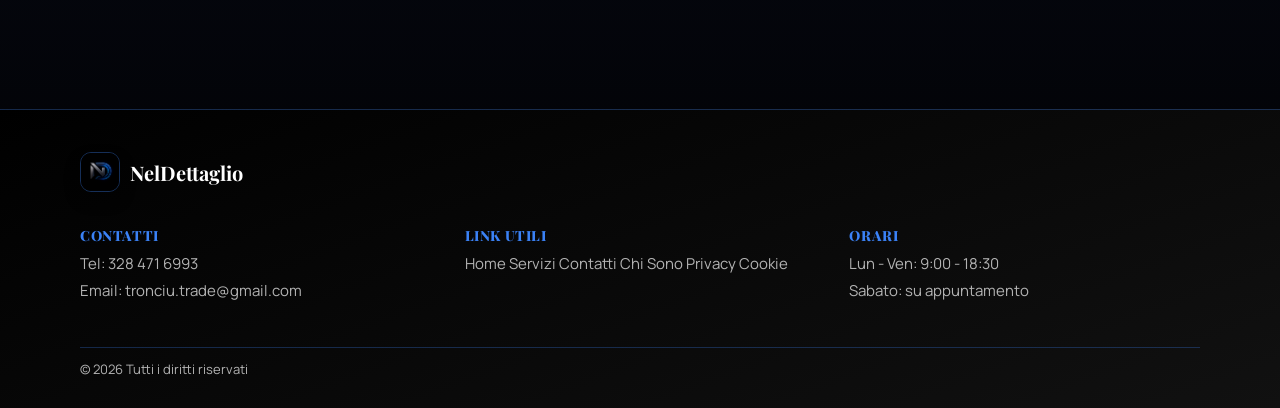
==== commit fd3e1b96: "cambio look e loghi" ====
--- a/html/azienda.html
+++ b/html/azienda.html
@@ -18,8 +18,9 @@
   <link rel="preconnect" href="https://fonts.googleapis.com" />
   <link rel="preconnect" href="https://fonts.gstatic.com" crossorigin />
   <link href="https://fonts.googleapis.com/css2?family=Playfair+Display:wght@600;700;800&family=Manrope:wght@400;500;600;700;800&display=swap" rel="stylesheet" />
-  <link rel="icon" type="image/png" href="../images/logo.png" />
-  <link rel="apple-touch-icon" href="../images/logo.png" />
+  <link rel="icon" type="image/png" sizes="32x32" href="../images/favicon-32.png" />
+  <link rel="icon" type="image/png" sizes="16x16" href="../images/favicon-16.png" />
+  <link rel="apple-touch-icon" sizes="180x180" href="../images/apple-touch-icon.png" />
   <link rel="stylesheet" href="../css/tronciu.css" />
 </head>
 <body class="preload">
@@ -129,6 +130,10 @@
 
   <footer class="site-footer">
     <div class="footer-inner">
+      <div class="footer-brand">
+        <img class="logo-image footer-logo" src="../images/logo.png" alt="Logo NelDettaglio" />
+        <span class="footer-brand-text">NelDettaglio</span>
+      </div>
       <div class="footer-col">
         <h4>CONTATTI</h4>
         <p>Tel: 328 471 6993</p>
--- a/css/tronciu.css
+++ b/css/tronciu.css
@@ -116,18 +116,19 @@
 .brand {
   display: flex;
   align-items: center;
-  gap: 10px;
+  gap: 12px;
   text-decoration: none;
   color: inherit;
 }
 
 .logo-image {
-  width: 34px;
-  height: 34px;
-  border-radius: 10px;
+  width: 38px;
+  height: 38px;
+  border-radius: 11px;
   object-fit: cover;
   display: block;
-  box-shadow: 0 6px 14px rgba(0, 0, 0, 0.28);
+  border: 1px solid rgba(59, 130, 246, 0.35);
+  box-shadow: 0 8px 16px rgba(0, 0, 0, 0.3);
 }
 
 .logo-text {
@@ -864,6 +865,27 @@
   font-size: 15px;
 }
 
+.footer-brand {
+  grid-column: 1 / -1;
+  display: inline-flex;
+  align-items: center;
+  gap: 10px;
+  justify-self: start;
+}
+
+.footer-logo {
+  width: 40px;
+  height: 40px;
+}
+
+.footer-brand-text {
+  font-family: "Playfair Display", serif;
+  font-size: 20px;
+  font-weight: 700;
+  color: #ffffff;
+  text-transform: none;
+}
+
 .footer-col h4 {
   margin: 0 0 8px;
   font-size: 14px;
@@ -1111,6 +1133,11 @@
     padding: 26px 0 20px;
   }
 
+  .footer-brand {
+    justify-self: center;
+    margin-bottom: 2px;
+  }
+
   .footer-copy {
     margin-top: 2px;
   }
@@ -1160,6 +1187,16 @@
     border-radius: 8px;
   }
 
+  .footer-logo {
+    width: 34px;
+    height: 34px;
+    border-radius: 9px;
+  }
+
+  .footer-brand-text {
+    font-size: 18px;
+  }
+
   .logo-text {
     font-size: 18px;
   }
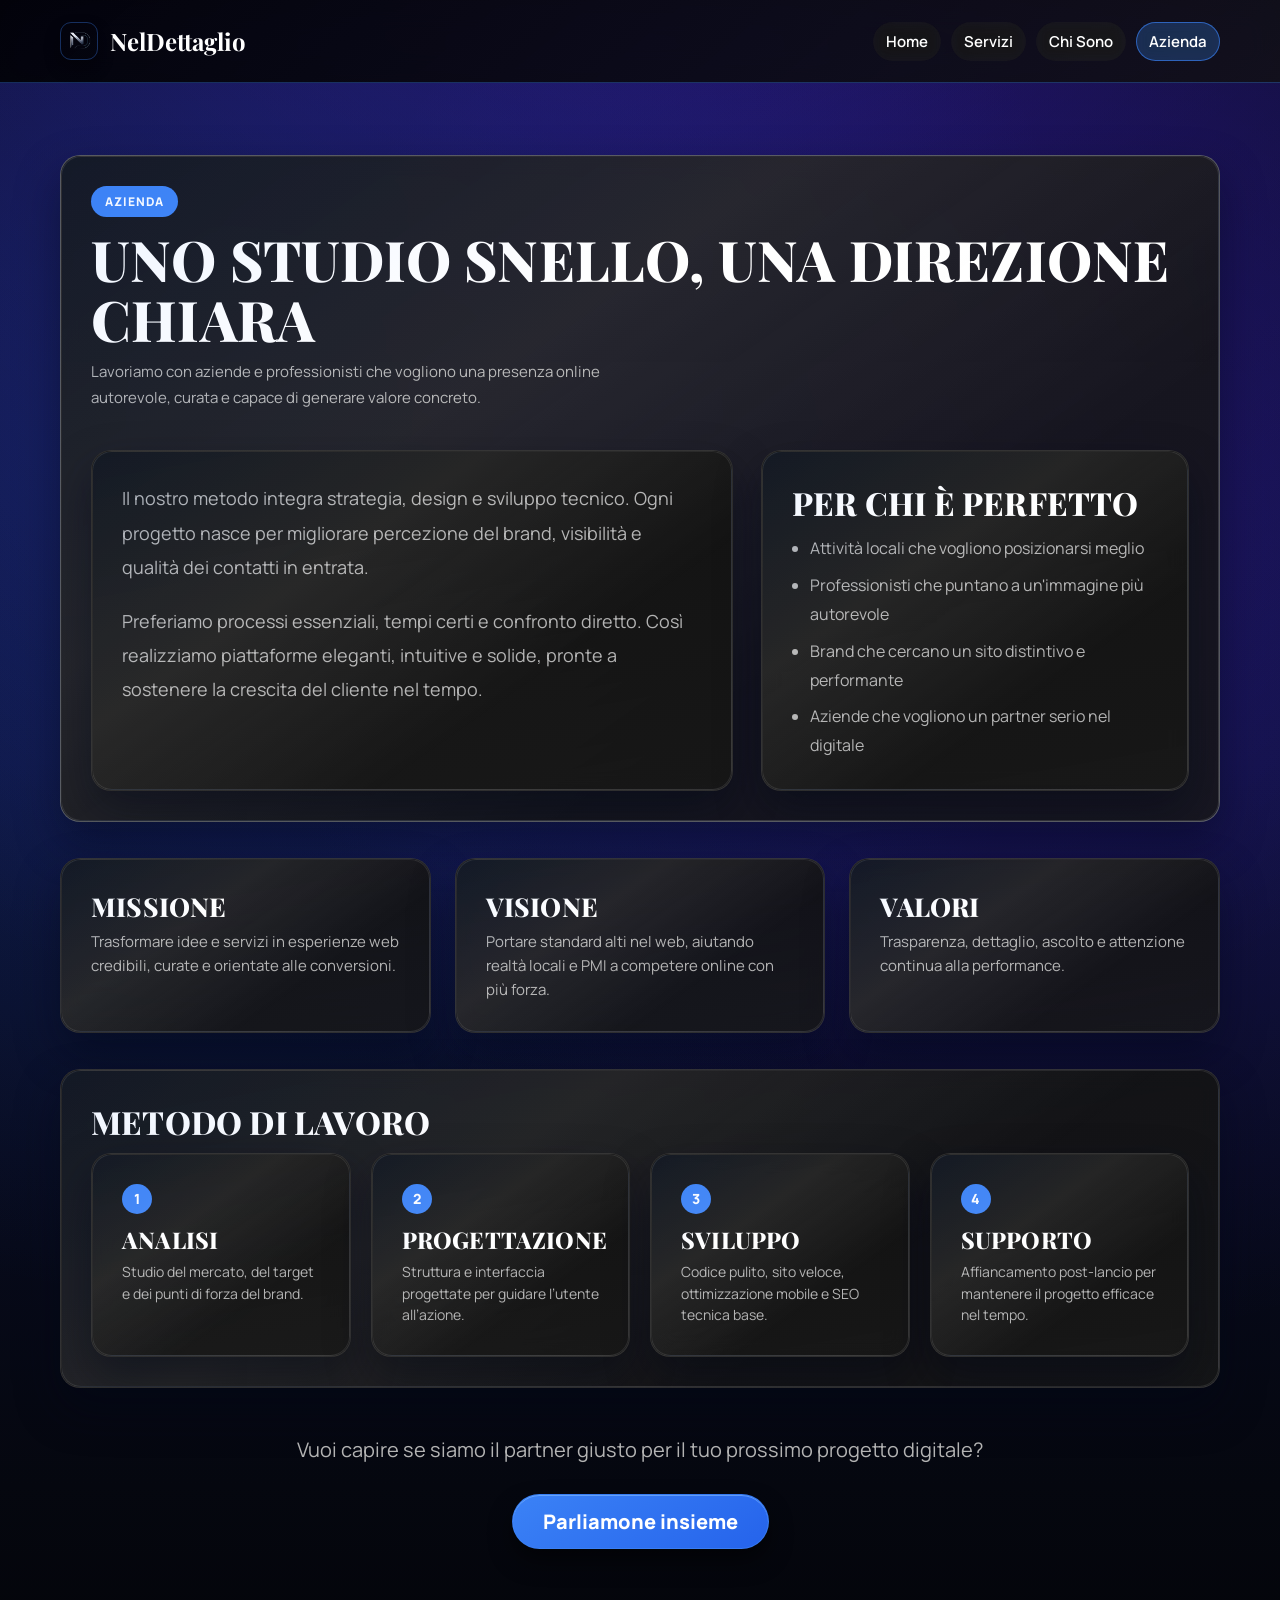
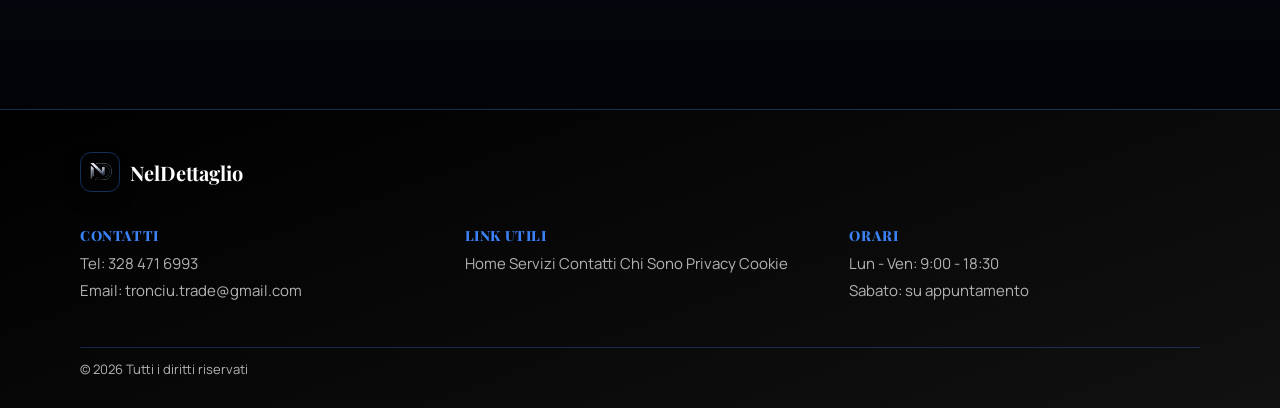
==== commit 236b28d6: "cambio look e loghi" ====
--- a/html/azienda.html
+++ b/html/azienda.html
@@ -9,12 +9,12 @@
   <meta property="og:type" content="website" />
   <meta property="og:title" content="Azienda | Studio Web Premium" />
   <meta property="og:description" content="Una realtà specializzata in esperienze web eleganti, veloci e progettate per supportare la crescita online." />
-  <meta property="og:image" content="../images/logo.png" />
+  <meta property="og:image" content="../images/logo2.png" />
   <meta property="og:locale" content="it_IT" />
   <meta name="twitter:card" content="summary_large_image" />
   <meta name="twitter:title" content="Azienda | Studio Web Premium" />
   <meta name="twitter:description" content="Metodo chiaro, design di livello e focus sui risultati." />
-  <meta name="twitter:image" content="../images/logo.png" />
+  <meta name="twitter:image" content="../images/logo2.png" />
   <link rel="preconnect" href="https://fonts.googleapis.com" />
   <link rel="preconnect" href="https://fonts.gstatic.com" crossorigin />
   <link href="https://fonts.googleapis.com/css2?family=Playfair+Display:wght@600;700;800&family=Manrope:wght@400;500;600;700;800&display=swap" rel="stylesheet" />
@@ -27,7 +27,7 @@
   <header class="topbar">
     <div class="container nav-wrap">
       <a href="/" class="brand" aria-label="Vai alla home">
-        <img class="logo-image" src="../images/logo.png" alt="Logo NelDettaglio" />
+        <img class="logo-image" src="../images/logo2.png" alt="Logo NelDettaglio" />
         <span class="logo-text">NelDettaglio</span>
       </a>
       <button class="nav-toggle" type="button" aria-expanded="false" aria-controls="site-nav" aria-label="Apri menu di navigazione">
@@ -131,7 +131,7 @@
   <footer class="site-footer">
     <div class="footer-inner">
       <div class="footer-brand">
-        <img class="logo-image footer-logo" src="../images/logo.png" alt="Logo NelDettaglio" />
+        <img class="logo-image footer-logo" src="../images/logo2.png" alt="Logo NelDettaglio" />
         <span class="footer-brand-text">NelDettaglio</span>
       </div>
       <div class="footer-col">
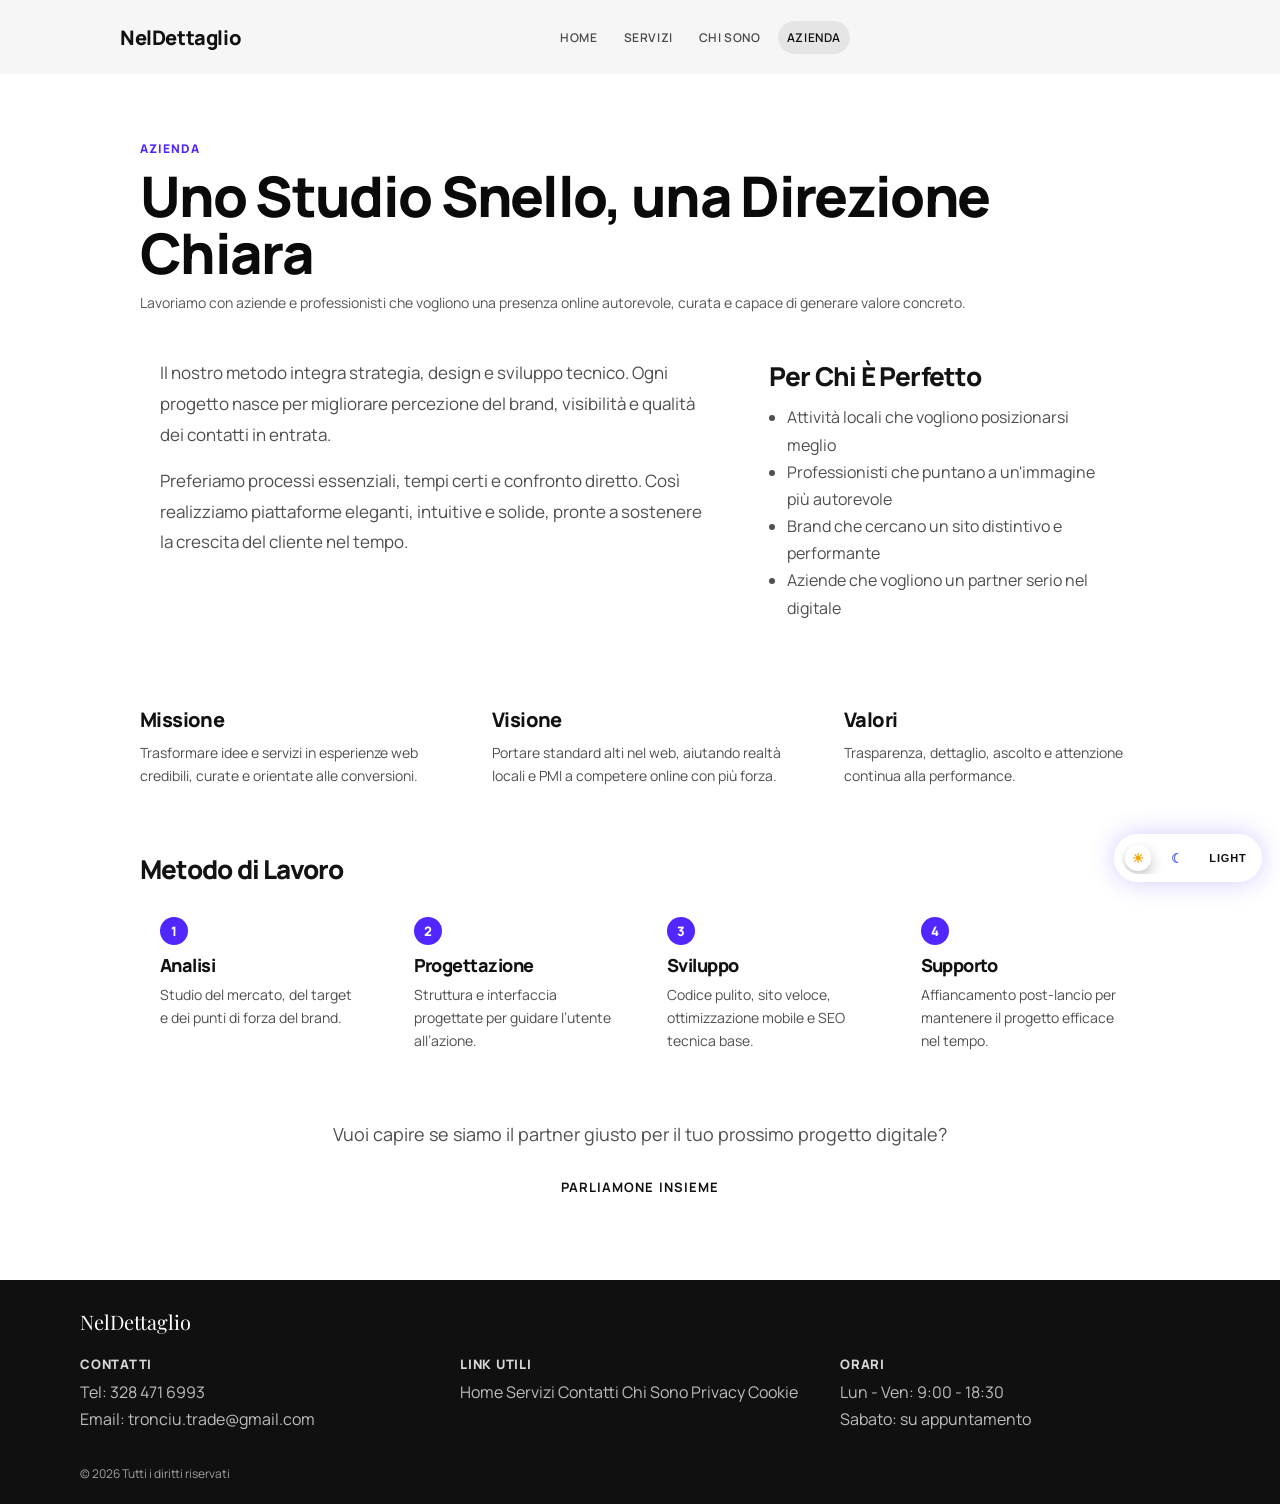
==== commit e4739252: "miglioraemetno grafica" ====
--- a/html/azienda.html
+++ b/html/azienda.html
@@ -27,7 +27,6 @@
   <header class="topbar">
     <div class="container nav-wrap">
       <a href="/" class="brand" aria-label="Vai alla home">
-        <img class="logo-image" src="../images/logo2.png" alt="Logo NelDettaglio" />
         <span class="logo-text">NelDettaglio</span>
       </a>
       <button class="nav-toggle" type="button" aria-expanded="false" aria-controls="site-nav" aria-label="Apri menu di navigazione">
@@ -131,7 +130,6 @@
   <footer class="site-footer">
     <div class="footer-inner">
       <div class="footer-brand">
-        <img class="logo-image footer-logo" src="../images/logo2.png" alt="Logo NelDettaglio" />
         <span class="footer-brand-text">NelDettaglio</span>
       </div>
       <div class="footer-col">
@@ -156,6 +154,14 @@
       <div class="footer-copy">© 2026 Tutti i diritti riservati</div>
     </div>
   </footer>
+  <button class="theme-toggle" type="button" id="theme-toggle" aria-label="Attiva tema scuro" aria-pressed="false">
+    <span class="theme-track" aria-hidden="true">
+      <span class="theme-icon theme-icon-sun">☀</span>
+      <span class="theme-icon theme-icon-moon">☾</span>
+      <span class="theme-knob"></span>
+    </span>
+    <span class="theme-label">LIGHT</span>
+  </button>
   <script src="../js/tronciu.js"></script>
 </body>
 </html>
--- a/css/tronciu.css
+++ b/css/tronciu.css
@@ -1,86 +1,89 @@
 :root {
-  --black: #000000;
-  --gold: #3b82f6;
-  --gray: #111111;
-  --white: #ffffff;
-  --ink: #ffffff;
-  --muted: #b3b3b3;
-  --glass: rgba(33, 37, 41, 0.78);
-  --line: rgba(59, 130, 246, 0.35);
-  --line-soft: rgba(255, 255, 255, 0.12);
-  --surface: rgba(33, 37, 41, 0.84);
-  --surface-soft: rgba(73, 80, 87, 0.45);
-  --glass-edge: rgba(255, 255, 255, 0.14);
-  --glass-sheen: rgba(59, 130, 246, 0.12);
-  --shadow: 0 20px 45px rgba(2, 6, 23, 0.45);
-}
-
-* {
-  box-sizing: border-box;
-}
-
-html {
-  scroll-behavior: smooth;
-}
+  --page-bg: #ffffff;
+  --canvas: #f3f3f3;
+  --canvas-soft: #f7f7f7;
+  --ink: #111111;
+  --ink-soft: #4a4a4a;
+  --accent: #5227ff;
+  --topbar-bg: rgba(245, 245, 245, 0.86);
+  --nav-hover: rgba(17, 17, 17, 0.07);
+  --surface: rgba(255, 255, 255, 0.72);
+  --surface-strong: rgba(255, 255, 255, 0.7);
+  --field-bg: #ffffff;
+  --focus-bg: #f5f3ff;
+  --title: #0a0a0a;
+  --text-body: #4f4f4f;
+  --card-title: #131313;
+  --card-text: #555555;
+  --btn-bg: #ffffff;
+  --btn-text: #111111;
+  --toggle-text: #111111;
+  --toggle-bg: rgba(255, 255, 255, 0.55);
+  --toggle-glow: rgba(82, 39, 255, 0.24);
+  --toggle-track: rgba(255, 255, 255, 0.45);
+  --toggle-knob: #ffffff;
+  --toggle-knob-ink: #111111;
+  --toggle-sun: #f5a400;
+  --toggle-moon: #5f6bff;
+}
+
+body[data-theme="dark"] {
+  --page-bg: #000000;
+  --canvas: #04060b;
+  --canvas-soft: #080b12;
+  --ink: #f5f7ff;
+  --ink-soft: #b8c0d8;
+  --topbar-bg: rgba(9, 12, 18, 0.74);
+  --nav-hover: rgba(255, 255, 255, 0.12);
+  --surface: rgba(14, 18, 28, 0.7);
+  --surface-strong: rgba(16, 20, 32, 0.74);
+  --field-bg: rgba(255, 255, 255, 0.09);
+  --focus-bg: rgba(82, 39, 255, 0.26);
+  --title: #f8faff;
+  --text-body: #c6cce0;
+  --card-title: #f0f3ff;
+  --card-text: #b3bad1;
+  --btn-bg: rgba(255, 255, 255, 0.14);
+  --btn-text: #f5f7ff;
+  --toggle-text: #f2f5ff;
+  --toggle-bg: rgba(255, 255, 255, 0.08);
+  --toggle-glow: rgba(82, 39, 255, 0.4);
+  --toggle-track: rgba(255, 255, 255, 0.14);
+  --toggle-knob: #e8ecff;
+  --toggle-knob-ink: #0b0c10;
+  --toggle-sun: #ffd35e;
+  --toggle-moon: #b7c2ff;
+  --hero-glow-1: rgba(255, 92, 190, 0.78);
+  --hero-glow-2: rgba(255, 190, 84, 0.74);
+  --hero-glow-3: rgba(138, 110, 255, 0.8);
+  --services-glow-1: rgba(171, 108, 255, 0.62);
+  --services-glow-2: rgba(255, 214, 107, 0.56);
+}
+
+* { box-sizing: border-box; }
+html { scroll-behavior: smooth; }
 
 body {
   margin: 0;
   font-family: "Manrope", sans-serif;
   color: var(--ink);
-  background:
-    radial-gradient(circle at 50% -14%, rgba(82, 39, 255, 0.38) 0%, rgba(82, 39, 255, 0.18) 26%, transparent 58%),
-    radial-gradient(circle at 18% 22%, rgba(37, 99, 235, 0.24) 0%, transparent 46%),
-    radial-gradient(circle at 82% 28%, rgba(82, 39, 255, 0.2) 0%, transparent 44%),
-    linear-gradient(180deg, #070a1a 0%, #0b1030 38%, #05070f 74%, #000000 100%);
+  background: var(--page-bg);
   --hero-progress: 0;
   --page-progress: 0;
 }
 
-h1,
-h2,
-h3,
-h4 {
-  font-family: "Playfair Display", serif;
+h1, h2, h3, h4 {
+  margin: 0;
+  font-family: "Manrope", sans-serif;
   font-weight: 800;
-  text-transform: uppercase;
-  letter-spacing: 0.2px;
-}
-
-.container {
-  width: min(1160px, 91%);
-  margin: 0 auto;
-}
-
-.topbar {
-  background: linear-gradient(140deg, rgba(0, 0, 0, 0.88), rgba(17, 17, 17, 0.82));
-  border-bottom: 1px solid rgba(59, 130, 246, 0.34);
-  position: sticky;
-  top: 0;
-  z-index: 20;
-  backdrop-filter: blur(14px) saturate(120%);
-  -webkit-backdrop-filter: blur(14px) saturate(120%);
-  transition: box-shadow 0.25s ease, border-color 0.25s ease;
-}
-
-.topbar::before {
-  content: "";
-  position: absolute;
-  left: 0;
-  top: 0;
+  letter-spacing: -0.03em;
+  text-transform: none;
+}
+
+.site-shell {
   width: 100%;
-  height: 3px;
-  background: linear-gradient(90deg, rgba(82, 39, 255, 0.24), #5227ff, rgba(82, 39, 255, 0.24));
-  transform: scaleX(var(--page-progress));
-  transform-origin: left center;
-  transition: transform 0.12s linear;
-}
-
-body.scrolled .topbar {
-  box-shadow: 0 14px 38px rgba(2, 6, 23, 0.42);
-  border-bottom-color: rgba(82, 39, 255, 0.42);
-}
-
-.site-shell {
+  margin: 0;
+  background: linear-gradient(180deg, var(--canvas-soft), var(--canvas));
   position: relative;
   z-index: 1;
   transform-origin: top center;
@@ -94,9 +97,9 @@
 }
 
 body.preload .site-shell {
-  transform: translateY(-68px) scaleY(0.72);
+  transform: translateY(-44px) scaleY(0.92);
   opacity: 0;
-  filter: blur(6px);
+  filter: blur(4px);
 }
 
 body.preload.entered .site-shell {
@@ -105,823 +108,534 @@
   filter: blur(0);
 }
 
+.container { width: min(1040px, 90%); margin: 0 auto; }
+
+.topbar {
+  position: sticky;
+  top: 0;
+  z-index: 30;
+  background: var(--topbar-bg);
+  backdrop-filter: blur(8px);
+}
+
+.topbar::before {
+  content: "";
+  position: absolute;
+  left: 0;
+  top: 0;
+  width: 100%;
+  height: 2px;
+  background: linear-gradient(90deg, rgba(82, 39, 255, 0.15), var(--accent), rgba(82, 39, 255, 0.15));
+  transform: scaleX(var(--page-progress));
+  transform-origin: left center;
+}
+
 .nav-wrap {
-  min-height: 82px;
-  display: flex;
+  min-height: 74px;
+  display: grid;
+  grid-template-columns: auto 1fr auto;
   align-items: center;
-  justify-content: space-between;
-  gap: 24px;
+  gap: 20px;
 }
 
 .brand {
-  display: flex;
+  display: inline-flex;
   align-items: center;
-  gap: 12px;
+  gap: 10px;
   text-decoration: none;
-  color: inherit;
+  color: var(--ink);
 }
 
 .logo-image {
-  width: 38px;
-  height: 38px;
-  border-radius: 11px;
+  width: 34px;
+  height: 34px;
+  border-radius: 8px;
   object-fit: cover;
   display: block;
-  border: 1px solid rgba(59, 130, 246, 0.35);
-  box-shadow: 0 8px 16px rgba(0, 0, 0, 0.3);
-}
-
-.logo-text {
-  font-family: "Playfair Display", serif;
-  font-weight: 700;
-  font-size: 24px;
-  line-height: 1;
-  color: var(--white);
-}
+}
+
+.logo-text { font-size: 20px; font-weight: 800; letter-spacing: -0.02em; color: var(--ink); }
 
 .nav {
   display: flex;
   align-items: center;
-  gap: 10px;
+  gap: 8px;
+  justify-self: center;
+}
+
+.nav a {
+  text-decoration: none;
+  color: var(--ink-soft);
+  font-size: 12px;
+  font-weight: 600;
+  text-transform: uppercase;
+  letter-spacing: 0.05em;
+  padding: 8px 9px;
+  border-radius: 999px;
+  transition: all 0.2s ease;
+}
+
+.nav a:hover,
+.nav a.active {
+  color: var(--ink);
+  background: var(--nav-hover);
 }
 
 .nav-toggle {
   display: none;
-  width: 46px;
-  height: 46px;
-  border: 1px solid rgba(59, 130, 246, 0.52);
-  border-radius: 14px;
-  background: linear-gradient(150deg, rgba(17, 17, 17, 0.95), rgba(0, 0, 0, 0.9));
-  box-shadow: 0 10px 20px rgba(2, 6, 23, 0.4);
+  width: 42px;
+  height: 42px;
+  border: 0;
+  border-radius: 12px;
+  background: var(--btn-bg);
+  position: relative;
   padding: 0;
-  position: relative;
-  overflow: hidden;
-  align-items: center;
-  justify-content: center;
-  cursor: pointer;
-  transition: transform 0.2s ease, border-color 0.2s ease;
 }
 
 .nav-toggle span {
   position: absolute;
   left: 50%;
-  display: block;
-  width: 22px;
-  height: 2.5px;
+  width: 20px;
+  height: 2px;
   border-radius: 99px;
-  background: var(--white);
+  background: var(--btn-text);
   transform: translateX(-50%);
-  transform-origin: center;
-  transition: transform 0.28s ease, opacity 0.2s ease;
-}
-
-.nav-toggle span:nth-child(1) {
-  top: 15.5px;
-}
-
-.nav-toggle span:nth-child(2) {
-  top: 21.75px;
-  width: 19px;
-}
-
-.nav-toggle span:nth-child(3) {
-  top: 28px;
-}
-
-.nav-toggle:focus-visible {
-  outline: 0;
-  border-color: #3b82f6;
-  box-shadow: 0 0 0 3px rgba(59, 130, 246, 0.24);
-}
-
-.nav a {
+  transition: transform 0.25s ease, opacity 0.2s ease;
+}
+
+.theme-toggle {
+  position: fixed;
+  right: 18px;
+  bottom: 18px;
+  z-index: 120;
+  display: inline-flex;
+  align-items: center;
+  gap: 10px;
+  white-space: nowrap;
+  border: 0;
+  border-radius: 999px;
+  padding: 8px 10px 8px 8px;
+  font-size: 11px;
+  font-weight: 800;
+  letter-spacing: 0.08em;
+  text-transform: uppercase;
+  color: var(--toggle-text);
+  background:
+    linear-gradient(130deg, rgba(255, 255, 255, 0.26), transparent 68%),
+    var(--toggle-bg);
+  backdrop-filter: blur(12px);
+  box-shadow: inset 0 0 0 1px rgba(255, 255, 255, 0.32), 0 0 26px var(--toggle-glow);
+  cursor: pointer;
+  transition: transform 0.2s ease, box-shadow 0.2s ease, background 0.2s ease;
+}
+
+.theme-toggle:hover {
+  transform: translateY(-1px);
+  box-shadow: inset 0 0 0 1px rgba(255, 255, 255, 0.3), 0 0 24px var(--toggle-glow);
+}
+
+.theme-track {
+  position: relative;
+  width: 72px;
+  height: 32px;
+  border-radius: 999px;
+  display: inline-flex;
+  align-items: center;
+  justify-content: space-between;
+  padding: 0 10px;
+  background: var(--toggle-track);
+  box-shadow: inset 0 0 0 1px rgba(255, 255, 255, 0.28);
+  overflow: hidden;
+}
+
+.theme-icon {
+  position: relative;
+  z-index: 1;
+  font-size: 13px;
+  line-height: 1;
+  user-select: none;
+}
+
+.theme-icon-sun { color: var(--toggle-sun); }
+.theme-icon-moon { color: var(--toggle-moon); }
+
+.theme-knob {
+  position: absolute;
+  left: 3px;
+  top: 3px;
+  width: 26px;
+  height: 26px;
+  border-radius: 50%;
+  background: var(--toggle-knob);
+  color: var(--toggle-knob-ink);
+  box-shadow: 0 6px 14px rgba(0, 0, 0, 0.24);
+  transition: transform 0.28s cubic-bezier(0.22, 0.86, 0.25, 1);
+}
+
+.theme-label {
+  min-width: 48px;
+  text-align: center;
+}
+
+body[data-theme="dark"] .theme-knob {
+  transform: translateX(40px);
+}
+
+.nav-toggle span:nth-child(1) { top: 14px; }
+.nav-toggle span:nth-child(2) { top: 20px; }
+.nav-toggle span:nth-child(3) { top: 26px; }
+
+.nav-quick.phone {
+  justify-self: end;
+  white-space: nowrap;
   text-decoration: none;
+  font-size: 12px;
+  font-weight: 700;
+  text-transform: uppercase;
+  letter-spacing: 0.06em;
+  padding: 10px 14px;
+  border-radius: 999px;
   color: var(--ink);
-  font-size: 15px;
-  font-weight: 600;
-  padding: 8px 12px;
-  border-radius: 999px;
-  transition: background-color 0.2s ease, color 0.2s ease, border-color 0.2s ease;
-  border: 1px solid transparent;
-  background: rgba(255, 255, 255, 0.04);
-  backdrop-filter: blur(7px);
-  -webkit-backdrop-filter: blur(7px);
-}
-
-.nav a:hover {
-  border-color: rgba(59, 130, 246, 0.48);
-  background: rgba(59, 130, 246, 0.2);
-  color: var(--white);
-}
-
-.nav a.active {
-  border-color: rgba(59, 130, 246, 0.64);
-  background: rgba(59, 130, 246, 0.28);
-  color: var(--white);
-}
-
-.nav a.phone {
-  white-space: nowrap;
+  background: transparent;
+  transition: all 0.2s ease;
+}
+
+.nav-quick.phone:hover {
+  transform: translateY(-1px);
 }
 
 .hero {
   position: relative;
-  padding: 98px 0 72px;
-  isolation: isolate;
-}
-
-.hero::before,
+  padding: clamp(64px, 8vw, 94px) 0 44px;
+}
+
 .hero::after {
   content: "";
   position: absolute;
-  border-radius: 999px;
+  left: 50%;
+  transform: translateX(-50%);
+  bottom: 0;
+  width: 100%;
+  height: clamp(140px, 20vw, 220px);
+  background:
+    radial-gradient(ellipse at 20% 62%, var(--hero-glow-1, rgba(255, 109, 199, 0.5)) 0%, transparent 42%),
+    radial-gradient(ellipse at 50% 50%, var(--hero-glow-2, rgba(255, 198, 118, 0.5)) 0%, transparent 44%),
+    radial-gradient(ellipse at 82% 62%, var(--hero-glow-3, rgba(223, 119, 255, 0.56)) 0%, transparent 44%);
+  filter: blur(20px);
+  opacity: 0.95;
   pointer-events: none;
-  z-index: -1;
-}
-
-.hero::before {
-  width: min(680px, 72vw);
-  height: min(680px, 72vw);
-  left: 50%;
-  top: -280px;
-  transform: translateX(-50%);
-  background: radial-gradient(circle, rgba(82, 39, 255, 0.3) 0%, rgba(82, 39, 255, 0.1) 42%, transparent 72%);
-}
-
-.hero::after {
-  width: min(520px, 56vw);
-  height: min(520px, 56vw);
-  right: 4%;
-  top: 28px;
-  background: radial-gradient(circle, rgba(82, 39, 255, 0.22) 0%, transparent 66%);
-}
-
-.hero-grid {
-  display: grid;
-  grid-template-columns: 1fr;
-  gap: 26px;
-  align-items: center;
-  justify-items: center;
-}
-
-.hero-copy {
-  width: min(900px, 100%);
-  text-align: center;
-  padding: 0;
-  border: 0;
-  background: transparent;
-  box-shadow: none;
-  backdrop-filter: none;
-  -webkit-backdrop-filter: none;
-  transform: translateY(calc(var(--hero-progress) * -16px));
-  transition: transform 0.15s linear;
+}
+
+.hero-grid { display: grid; grid-template-columns: 1fr; justify-items: center; position: relative; z-index: 1; }
+
+.hero-copy { text-align: center; max-width: 860px; transform: translateY(calc(var(--hero-progress) * -10px)); }
+
+.hero-kicker {
+  display: block;
+  font-family: "Playfair Display", serif;
+  font-style: italic;
+  font-size: clamp(21px, 2.7vw, 34px);
+  color: var(--ink);
+  margin-bottom: 16px;
 }
 
 .hero-copy h1 {
-  margin: 0;
-  font-size: clamp(31px, 4.9vw, 58px);
-  font-weight: 800;
-  line-height: 1.04;
-  letter-spacing: -0.5px;
-  color: var(--white);
-  text-wrap: balance;
+  font-size: clamp(46px, 8.5vw, 92px);
+  line-height: 0.94;
+  color: var(--title);
 }
 
 .hero-copy p {
-  font-size: clamp(19px, 2.2vw, 26px);
-  line-height: 1.5;
-  margin: 24px auto 34px;
-  color: #b3b3b3;
-  max-width: 42ch;
+  margin: 22px auto 28px;
+  color: var(--text-body);
+  max-width: 56ch;
+  font-size: clamp(16px, 2.2vw, 21px);
+  line-height: 1.6;
 }
 
 .btn {
-  display: inline-block;
-  background: linear-gradient(145deg, #3b82f6 0%, #2563eb 100%);
-  color: var(--white);
-  text-decoration: none;
-  font-weight: 800;
-  font-size: 20px;
-  border-radius: 999px;
-  padding: 13px 30px;
-  border: 1px solid rgba(59, 130, 246, 0.7);
-  box-shadow: inset 0 1px 0 rgba(147, 197, 253, 0.52), 0 12px 22px rgba(0, 0, 0, 0.5);
-  transition: transform 0.18s ease, box-shadow 0.18s ease, filter 0.18s ease;
-}
-
-.btn:hover {
-  transform: translateY(-2px) scale(1.01);
-  background: linear-gradient(145deg, #2563eb 0%, #1d4ed8 100%);
-  box-shadow: inset 0 2px 0 rgba(147, 197, 253, 0.52), 0 18px 28px rgba(0, 0, 0, 0.6);
-  filter: saturate(1.06);
-}
-
-.btn:active {
-  transform: translateY(1px) scale(0.99);
-}
-
-.hero-copy small {
-  display: block;
-  margin-top: 18px;
-  font-size: 14px;
-  letter-spacing: 0.9px;
-  text-transform: uppercase;
-  color: #b3b3b3;
-}
-
-.hero-visual {
-  height: 360px;
-  border-radius: 24px;
-  background:
-    radial-gradient(circle at 80% 15%, rgba(59, 130, 246, 0.22) 0 10px, transparent 12px),
-    radial-gradient(circle at 16% 72%, rgba(37, 99, 235, 0.16) 0 10px, transparent 12px),
-    linear-gradient(160deg, rgba(0, 0, 0, 0.86), rgba(17, 17, 17, 0.72));
-  border: 1px solid rgba(59, 130, 246, 0.34);
-  box-shadow: var(--shadow);
-  position: relative;
-  overflow: hidden;
-  transition: transform 0.22s ease;
-  display: flex;
+  display: inline-flex;
   align-items: center;
   justify-content: center;
-  transform: translateY(calc(var(--hero-progress) * 10px));
-  backdrop-filter: blur(12px) saturate(120%);
-  -webkit-backdrop-filter: blur(12px) saturate(120%);
-}
-
-.hero-visual::after {
+  gap: 8px;
+  text-decoration: none;
+  font-size: 13px;
+  text-transform: uppercase;
+  letter-spacing: 0.08em;
+  font-weight: 700;
+  color: var(--btn-text);
+  border-radius: 999px;
+  padding: 12px 20px;
+  background: var(--btn-bg);
+  transition: all 0.2s ease;
+}
+
+.btn:hover {
+  transform: translateY(-1px);
+  color: var(--accent);
+}
+
+.hero-device-wrap {
+  position: relative;
+  z-index: 1;
+  margin-top: clamp(30px, 5vw, 44px);
+  height: clamp(230px, 30vw, 360px);
+  display: grid;
+  place-items: center;
+}
+
+.hero-device-wrap::before {
   content: "";
   position: absolute;
-  inset: 0;
-  border-radius: inherit;
-  pointer-events: none;
-  background: linear-gradient(
-    130deg,
-    rgba(248, 249, 250, 0.2) 0%,
-    rgba(248, 249, 250, 0.05) 34%,
-    transparent 65%
-  );
-}
-
-.pc-scene {
-  width: min(86%, 460px);
-  display: flex;
-  flex-direction: column;
-  align-items: center;
-  transform-origin: center;
-  transition: transform 0.22s ease;
-}
-
-.monitor {
-  width: 100%;
-  border-radius: 14px;
-  padding: 10px;
-  background: linear-gradient(180deg, #343a40 0%, #495057 100%);
-  border: 1px solid rgba(206, 212, 218, 0.36);
-  box-shadow: 0 18px 36px rgba(8, 17, 34, 0.4);
-}
-
-.monitor-topbar {
-  display: flex;
-  gap: 6px;
-  margin-bottom: 10px;
-}
-
-.monitor-topbar span {
-  width: 8px;
-  height: 8px;
-  border-radius: 50%;
-  background: rgba(248, 250, 252, 0.82);
-}
-
-.monitor-screen {
-  background: #495057;
-  border-radius: 10px;
-  min-height: 190px;
-  padding: 12px;
-  display: grid;
-  grid-template-columns: 1fr 1fr;
-  gap: 12px;
-}
-
-.screen-col {
-  border-radius: 8px;
-  border: 1px solid rgba(206, 212, 218, 0.2);
-}
-
-.screen-col.left {
+  left: 50%;
+  transform: translateX(-50%);
+  bottom: 2%;
+  width: min(820px, 95%);
+  height: clamp(120px, 16vw, 170px);
   background:
-    linear-gradient(var(--gold) 0 34px, transparent 34px),
-    repeating-linear-gradient(180deg, rgba(248, 250, 252, 0.15) 0 10px, transparent 10px 20px);
-}
-
-.screen-col.right {
+    radial-gradient(ellipse at 20% 55%, var(--hero-glow-1, rgba(255, 109, 199, 0.64)) 0%, transparent 45%),
+    radial-gradient(ellipse at 50% 46%, var(--hero-glow-2, rgba(255, 198, 118, 0.58)) 0%, transparent 46%),
+    radial-gradient(ellipse at 82% 56%, var(--hero-glow-3, rgba(223, 119, 255, 0.62)) 0%, transparent 45%);
+  filter: blur(22px);
+  opacity: 0.96;
+}
+
+.hero-device {
+  width: clamp(166px, 20vw, 230px);
+  aspect-ratio: 10 / 20;
+  border-radius: 36px;
+  position: relative;
   background:
-    linear-gradient(#6c757d 0 42px, transparent 42px),
-    repeating-linear-gradient(180deg, rgba(206, 212, 218, 0.2) 0 10px, transparent 10px 20px);
-}
-
-.monitor-stand {
-  width: 64px;
-  height: 26px;
-  background: linear-gradient(180deg, #dee2e6 0%, #e9ecef 100%);
-  border-radius: 0 0 14px 14px;
-}
-
-.monitor-base {
-  width: 170px;
-  height: 16px;
-  margin-top: 6px;
-  border-radius: 999px;
-  background: linear-gradient(180deg, #dee2e6 0%, #e9ecef 100%);
-  box-shadow: 0 8px 18px rgba(8, 17, 34, 0.38);
-}
-
-.hero-visual:hover .pc-scene {
-  transform: translateY(4px) scale(0.985);
-}
-
-.features,
-.service-grid {
-  display: grid;
-  grid-template-columns: repeat(3, 1fr);
-  gap: 30px;
-}
-
-.features {
-  margin-top: 58px;
-  transform: translateY(calc(var(--hero-progress) * -8px));
-  transition: transform 0.15s linear;
-}
-
-.card {
-  background: linear-gradient(170deg, rgba(17, 17, 17, 0.95) 0%, rgba(24, 24, 24, 0.86) 100%);
-  border: 1px solid rgba(255, 255, 255, 0.12);
-  border-radius: 20px;
-  padding: 30px;
-  box-shadow: var(--shadow);
-  position: relative;
-  overflow: hidden;
-  backdrop-filter: blur(10px) saturate(120%);
-  -webkit-backdrop-filter: blur(10px) saturate(120%);
-}
-
-.card::before {
+    radial-gradient(circle at 30% 28%, rgba(255, 255, 255, 0.9) 0%, transparent 26%),
+    linear-gradient(145deg, #3f1cff 0%, #ff46c9 40%, #ff9e4a 74%, #f4f5f7 100%);
+  transform: rotate(10deg);
+}
+
+.hero-device::before {
   content: "";
   position: absolute;
-  inset: 0;
-  pointer-events: none;
-  border-radius: inherit;
-  background: linear-gradient(
-    145deg,
-    var(--glass-sheen) 0%,
-    rgba(248, 249, 250, 0.12) 35%,
-    rgba(248, 249, 250, 0) 70%
-  );
-  border: 1px solid var(--glass-edge);
-  opacity: 0.7;
-}
-
-.mini,
-.service {
-  transition: transform 0.22s ease, box-shadow 0.22s ease, border-color 0.22s ease;
-}
-
-.mini:hover,
-.service:hover,
-.mini:active,
-.service:active {
-  --hover-transform: translateY(-3px) scale(1.02);
-  transform: translateY(-3px) scale(1.02);
-  border-color: var(--line);
-  box-shadow: 0 20px 34px rgba(2, 6, 23, 0.55), 0 0 0 1px rgba(233, 236, 239, 0.16) inset;
-}
-
-.card h3 {
-  margin: 0 0 14px;
-  font-size: 23px;
-  color: #ffffff;
-}
-
-.card p {
-  margin: 0;
-  color: var(--muted);
-  font-size: 15px;
-  line-height: 1.72;
-}
-
-/* Home squares: darker text for stronger contrast on light glass cards */
-.features .card h3,
-.service-grid .card h3 {
-  color: var(--white);
-}
-
-.features .card p,
-.service-grid .card p {
-  color: #b3b3b3;
+  top: 8px;
+  left: 50%;
+  transform: translateX(-50%);
+  width: 44%;
+  height: 16px;
+  border-radius: 0 0 12px 12px;
+  background: #111;
 }
 
 .services {
   position: relative;
+  padding: clamp(48px, 7vw, 84px) 0 40px;
+}
+
+.services::before {
+  content: "";
+  position: absolute;
+  left: 0;
+  right: 0;
+  top: 0;
+  margin: 0 auto;
+  width: 100%;
+  height: 140px;
+  background:
+    radial-gradient(ellipse at 24% 35%, var(--services-glow-1, rgba(228, 140, 255, 0.4)) 0%, transparent 50%),
+    radial-gradient(ellipse at 78% 35%, var(--services-glow-2, rgba(255, 228, 133, 0.4)) 0%, transparent 48%);
+  filter: blur(18px);
+}
+
+body[data-theme="dark"] .hero::after {
+  filter: blur(28px);
+  opacity: 1;
+}
+
+body[data-theme="dark"] .hero-device-wrap::before {
+  filter: blur(30px);
+  opacity: 1;
+}
+
+body[data-theme="dark"] .services::before {
+  filter: blur(24px);
+  opacity: 0.95;
+}
+
+.services-head {
+  display: grid;
+  grid-template-columns: 1.15fr 0.85fr;
+  gap: 24px;
+  align-items: end;
+}
+
+.services h2 {
+  font-size: clamp(52px, 7.2vw, 86px);
+  line-height: 0.95;
+  color: var(--title);
+  max-width: 12ch;
+  margin-bottom: 14px;
+}
+
+.services h2 span {
+  font-family: "Playfair Display", serif;
+  font-style: italic;
+  font-weight: 600;
+}
+
+.subtitle {
+  color: var(--text-body);
+  font-size: clamp(16px, 2vw, 22px);
+  max-width: 60ch;
+}
+
+.service-grid { margin-top: 32px; display: grid; grid-template-columns: repeat(3, 1fr); gap: 18px; }
+
+.card {
+  background: var(--surface);
+  border-radius: 16px;
+  padding: 20px;
+}
+
+.card h3 { font-size: 20px; color: var(--card-title); margin-bottom: 8px; }
+.card p { margin: 0; font-size: 14px; line-height: 1.65; color: var(--card-text); }
+
+.point h3 {
+  font-size: 18px;
+}
+
+.cta {
+  padding: 38px 0 54px;
+}
+
+.cta-box {
   text-align: center;
-  padding: 86px 0 102px;
-  isolation: isolate;
-}
-
-.services h2,
+  background: var(--surface-strong);
+  border-radius: 18px;
+  padding: clamp(22px, 4vw, 34px);
+}
+
 .cta h2,
 .contact h2,
 .about-title {
-  margin: 10px 0 4px;
   font-size: clamp(34px, 4.6vw, 56px);
-  font-weight: 800;
-  line-height: 1.07;
-  color: var(--white);
-}
-
-.subtitle,
+  line-height: 1.02;
+  color: var(--title);
+}
+
 .cta p {
-  margin-top: 0;
-  color: #b3b3b3;
-  font-size: clamp(18px, 2vw, 24px);
-}
-
-.service-grid {
-  margin-top: 52px;
-}
-
-.service {
-  text-align: left;
-}
-
-.more {
-  display: inline-block;
-  margin-top: 50px;
-  color: #b3b3b3;
-  font-weight: 700;
-  text-decoration: none;
-  font-size: 24px;
-}
-
-.more:hover {
-  color: var(--white);
-}
-
-.cta {
-  position: relative;
-  padding: 56px 0 116px;
-  isolation: isolate;
-}
-
-.cta-box {
-  text-align: center;
-  padding-top: 28px;
-}
-
-.contact {
-  padding: 48px 0 104px;
-}
-
-.contact h2 {
-  text-align: center;
-}
-
-.contact .subtitle {
-  text-align: center;
-}
+  color: var(--text-body);
+  font-size: clamp(16px, 2vw, 22px);
+}
+
+.contact { padding: 18px 0 74px; }
+.contact .subtitle { margin: 10px auto 0; text-align: center; }
 
 .contact-grid {
-  margin-top: 46px;
+  margin-top: 34px;
   display: grid;
-  grid-template-columns: 1.2fr 0.8fr;
-  gap: 30px;
+  grid-template-columns: 1.15fr 0.85fr;
+  gap: 24px;
 }
 
 .contact-form,
-.contact-actions {
-  background: linear-gradient(165deg, rgba(17, 17, 17, 0.94), rgba(24, 24, 24, 0.86));
-}
-
-.contact-form {
-  display: grid;
-  gap: 14px;
-}
-
-.contact-form label {
-  font-size: 14px;
-  font-weight: 700;
-  color: #ffffff;
-}
+.contact-actions,
+.about-hero,
+.about-body,
+.about-side,
+.about-block,
+.about-card,
+.about-step {
+  border-radius: 16px;
+  background: var(--surface);
+  padding: 20px;
+}
+
+.contact-form { display: grid; gap: 12px; }
+.contact-form label { font-size: 13px; font-weight: 700; color: var(--card-title); }
 
 .contact-form input,
 .contact-form textarea {
   width: 100%;
-  border: 1px solid rgba(255, 255, 255, 0.14);
+  border: 0;
   border-radius: 10px;
   padding: 12px 13px;
   font-family: inherit;
   font-size: 15px;
-  color: #ffffff;
-  background: rgba(0, 0, 0, 0.46);
-}
-
-.contact-form textarea {
-  min-height: 170px;
-  line-height: 1.5;
-  resize: none;
-  overflow-y: auto;
-}
+  color: var(--ink);
+  background: var(--field-bg);
+}
+
+.contact-form textarea { min-height: 150px; resize: none; }
 
 .contact-form input:focus,
 .contact-form textarea:focus {
-  outline: none;
-  border-color: rgba(59, 130, 246, 0.82);
-  box-shadow: 0 0 0 3px rgba(59, 130, 246, 0.22);
-}
-
-.contact-send {
-  margin-top: 14px;
-  font-size: 19px;
-  padding: 12px 24px;
-}
-
-.contact-actions h3 {
-  margin: 0 0 12px;
-  font-size: 28px;
-  color: #ffffff;
-}
+  outline: 0;
+  background: var(--focus-bg);
+}
+
+.contact-send { margin-top: 10px; width: fit-content; }
+.contact-actions h3 { font-size: 24px; margin-bottom: 12px; }
 
 .quick-link {
   display: inline-block;
   width: 100%;
-  margin-bottom: 10px;
-  padding: 12px 14px;
+  text-decoration: none;
+  text-align: center;
+  padding: 11px 12px;
   border-radius: 10px;
-  text-align: center;
-  text-decoration: none;
+  margin-bottom: 8px;
   font-weight: 700;
-  border: 1px solid transparent;
-}
-
-.whatsapp-link {
-  background: linear-gradient(150deg, #3b82f6, #2563eb);
-  color: var(--white);
-}
-
-.mail-link {
-  background: linear-gradient(150deg, #3b82f6, #2563eb);
-  color: #ffffff;
-  border-color: rgba(59, 130, 246, 0.44);
-}
-
-.contact-actions p {
-  margin: 7px 0;
-  color: var(--muted);
-}
-
-.contact-actions p a {
-  color: #b3b3b3;
-  font-weight: 600;
-  text-decoration: none;
-}
-
-.contact-actions p a:hover {
-  color: #3b82f6;
-}
-
-.about-main {
-  padding: 72px 0 104px;
-}
-
-.about-hero {
-  background: linear-gradient(145deg, rgba(17, 17, 17, 0.94), rgba(24, 24, 24, 0.86));
-  border-color: rgba(206, 212, 218, 0.36);
-}
-
-.about-kicker {
-  display: inline-block;
-  padding: 7px 14px;
-  border-radius: 999px;
-  font-size: 12px;
-  font-weight: 800;
-  letter-spacing: 0.9px;
-  color: var(--white);
-  background: var(--gold);
-  margin-bottom: 12px;
-}
-
-.about-title {
-  margin: 0 0 10px;
-}
-
-.about-lead {
-  margin: 0;
-  font-size: 20px;
-  line-height: 1.8;
-  color: #b3b3b3;
-  max-width: 62ch;
-}
-
-.about-grid {
-  margin-top: 40px;
-  display: grid;
-  grid-template-columns: 1.2fr 0.8fr;
-  gap: 28px;
-}
-
-.about-body p {
-  margin: 0 0 20px;
-  font-size: 18px;
-  line-height: 1.9;
-  color: #b3b3b3;
-}
-
-.about-side h3,
-.about-block h3 {
-  margin: 0 0 10px;
-  font-size: 32px;
-  color: #ffffff;
-}
-
-.about-list {
-  margin: 0;
-  padding-left: 18px;
-  color: var(--muted);
-  line-height: 1.8;
-}
-
-.about-list li + li {
-  margin-top: 8px;
-}
-
-.about-section {
-  margin-top: 36px;
-}
-
-.about-cards {
-  display: grid;
-  grid-template-columns: repeat(3, 1fr);
-  gap: 24px;
-}
-
-.about-card,
-.about-step,
-.about-side,
-.about-body,
-.about-hero {
-  transition: transform 0.24s ease, box-shadow 0.24s ease, border-color 0.24s ease;
-}
-
-.about-card:hover,
-.about-step:hover,
-.about-side:hover,
-.about-body:hover {
-  transform: translateY(-4px);
-  box-shadow: 0 16px 32px rgba(2, 6, 23, 0.56);
-  border-color: rgba(206, 212, 218, 0.42);
-}
-
-.about-card h4 {
-  margin: 0 0 6px;
-  font-size: 26px;
-  color: #ffffff;
-}
-
-.about-card p {
-  margin: 0;
-  color: var(--muted);
-  line-height: 1.6;
-}
-
-.about-steps {
-  display: grid;
-  grid-template-columns: repeat(4, 1fr);
-  gap: 20px;
-}
-
-.about-step {
-  background: linear-gradient(170deg, rgba(17, 17, 17, 0.94), rgba(24, 24, 24, 0.86));
-}
-
-.about-step .num {
-  display: inline-flex;
-  width: 30px;
-  height: 30px;
-  border-radius: 999px;
-  align-items: center;
-  justify-content: center;
-  font-size: 14px;
-  font-weight: 800;
-  color: var(--white);
-  background: var(--gold);
-  margin-bottom: 10px;
-}
-
-.about-step h4 {
-  margin: 0 0 6px;
-  font-size: 23px;
-  color: #ffffff;
-}
-
-.about-step p {
-  margin: 0;
-  font-size: 14px;
-  color: var(--muted);
-  line-height: 1.55;
-}
-
-.about-cta {
-  margin-top: 44px;
-  text-align: center;
-  transition: transform 0.24s ease;
-}
-
-.about-cta:hover {
-  transform: translateY(-2px);
-}
-
-.about-cta p {
-  margin: 0 0 26px;
-  color: #b3b3b3;
-  font-size: 20px;
-  line-height: 1.8;
-}
+}
+
+.whatsapp-link { background: linear-gradient(145deg, #25d366, #128c7e); color: #fff; }
+.mail-link { background: var(--field-bg); color: var(--card-title); }
+
+.contact-actions p { margin: 7px 0; color: var(--text-body); }
+.contact-actions p a { color: var(--card-title); text-decoration: none; font-weight: 600; }
+
+.about-main { padding: 42px 0 72px; }
+.about-kicker { display: inline-block; margin-bottom: 10px; font-size: 12px; font-weight: 800; letter-spacing: 0.08em; text-transform: uppercase; color: var(--accent); }
+.about-title { margin-bottom: 10px; }
+.about-lead { color: var(--text-body); font-size: 19px; line-height: 1.75; }
+.about-grid { display: grid; grid-template-columns: 1.2fr 0.8fr; gap: 22px; margin-top: 24px; }
+.about-body p { margin: 0 0 16px; color: var(--text-body); line-height: 1.8; font-size: 17px; }
+.about-side h3, .about-block h3 { font-size: 26px; margin-bottom: 10px; }
+.about-list { margin: 0; padding-left: 18px; color: var(--text-body); line-height: 1.7; }
+.about-section { margin-top: 24px; }
+.about-cards { display: grid; grid-template-columns: repeat(3, 1fr); gap: 16px; }
+.about-card h4 { font-size: 20px; margin-bottom: 8px; }
+.about-card p, .about-step p { color: var(--text-body); font-size: 14px; }
+.about-steps { display: grid; grid-template-columns: repeat(4, 1fr); gap: 14px; }
+.about-step .num { display: inline-flex; width: 28px; height: 28px; border-radius: 999px; align-items: center; justify-content: center; background: var(--accent); color: #fff; font-size: 13px; font-weight: 800; margin-bottom: 8px; }
+.about-step h4 { font-size: 18px; margin-bottom: 6px; }
+.about-cta { margin-top: 30px; text-align: center; }
+.about-cta p { color: var(--text-body); font-size: 18px; margin-bottom: 20px; }
 
 .site-footer {
-  width: 100%;
-  margin-top: 56px;
-  background: linear-gradient(160deg, #000000, #111111);
-  border-top: 1px solid rgba(59, 130, 246, 0.28);
+  background: #101010;
 }
 
 .footer-inner {
   width: min(1120px, 92%);
   margin: 0 auto;
-  padding: 42px 0 30px;
+  padding: 28px 0 22px;
   display: grid;
   grid-template-columns: repeat(3, 1fr);
-  gap: 34px;
-  color: #ffffff;
-  font-size: 15px;
-}
-
-.footer-brand {
-  grid-column: 1 / -1;
-  display: inline-flex;
-  align-items: center;
-  gap: 10px;
-  justify-self: start;
-}
-
-.footer-logo {
-  width: 40px;
-  height: 40px;
-}
-
-.footer-brand-text {
-  font-family: "Playfair Display", serif;
-  font-size: 20px;
-  font-weight: 700;
-  color: #ffffff;
-  text-transform: none;
-}
-
-.footer-col h4 {
-  margin: 0 0 8px;
-  font-size: 14px;
-  letter-spacing: 0.6px;
-  color: #3b82f6;
-}
-
-.footer-col p,
-.footer-col a {
-  margin: 0 0 6px;
-  color: #b3b3b3;
-  text-decoration: none;
-}
-
-.footer-col a:hover {
-  color: #3b82f6;
-}
-
-.footer-copy {
-  grid-column: 1 / -1;
-  margin-top: 6px;
-  padding-top: 12px;
-  border-top: 1px solid rgba(59, 130, 246, 0.28);
-  color: #b3b3b3;
-  font-size: 13px;
-}
-
-.mobile-phone-cta {
-  display: none;
-}
+  gap: 20px;
+  color: #efefef;
+}
+
+.footer-brand { grid-column: 1 / -1; display: inline-flex; align-items: center; gap: 10px; }
+.footer-logo { width: 34px; height: 34px; }
+.footer-brand-text { font-family: "Playfair Display", serif; font-size: 20px; color: #ffffff; text-transform: none; }
+.footer-col h4 { margin: 0 0 8px; font-size: 13px; letter-spacing: 0.06em; text-transform: uppercase; color: #d9d9d9; }
+.footer-col p, .footer-col a { margin: 0 0 5px; color: #bdbdbd; text-decoration: none; }
+.footer-col a:hover { color: #fff; }
+.footer-copy { grid-column: 1 / -1; font-size: 12px; color: #9f9f9f; padding-top: 10px; }
+.mobile-phone-cta { display: none; }
 
 .reveal {
-  --reveal-y: 34px;
+  --reveal-y: 24px;
   opacity: 0;
   transform: translateY(var(--reveal-y));
-  filter: blur(3px);
+  filter: blur(2px);
   transition: opacity 0.7s ease, transform 0.7s ease, filter 0.7s ease;
 }
 
@@ -932,132 +646,35 @@
 }
 
 @media (max-width: 900px) {
-  body {
-    background:
-      radial-gradient(circle at 50% -10%, rgba(82, 39, 255, 0.34) 0%, rgba(82, 39, 255, 0.16) 28%, transparent 58%),
-      radial-gradient(circle at 84% 24%, rgba(37, 99, 235, 0.2) 0%, transparent 44%),
-      linear-gradient(180deg, #070a1a 0%, #0b1030 42%, #05070f 74%, #000000 100%);
+  .site-shell {
+    width: 100%;
+    margin: 0;
+    box-shadow: none;
   }
 
-  .topbar::before {
-    height: 2px;
+  .nav-wrap {
+    grid-template-columns: 1fr auto;
+    align-items: center;
   }
 
-  .hero-copy,
-  .hero-visual,
-  .features {
-    transform: none;
-  }
-
-  .hero::after {
-    display: none;
-  }
-
-  .hero-copy {
-    padding: 0;
-    border-radius: 0;
-  }
-
-  .nav-wrap {
-    min-height: auto;
-    flex-wrap: wrap;
-    padding: 12px 0;
-    gap: 8px 12px;
-  }
-
-  .hero-grid {
-    grid-template-columns: 1fr;
-    gap: 34px;
-  }
-
-  .hero {
-    padding: 44px 0 40px;
-  }
-
-  .hero-copy h1 {
-    font-size: clamp(30px, 10.4vw, 44px);
-    line-height: 1.08;
-  }
-
-  .hero-copy p {
-    margin: 22px 0 28px;
-    font-size: clamp(19px, 5.2vw, 27px);
-    line-height: 1.45;
-    max-width: none;
-  }
-
-  .hero-copy small {
-    margin-top: 16px;
-    font-size: clamp(15px, 4.1vw, 19px);
-  }
-
-  .hero-visual {
-    height: 246px;
-    border-radius: 16px;
-  }
-
-  .features,
-  .service-grid {
-    grid-template-columns: 1fr;
-    gap: 14px;
-  }
-
-  .features {
-    margin-top: 34px;
-  }
-
-  .card {
-    padding: 22px;
-    border-radius: 14px;
-  }
-
-  .card h3 {
-    font-size: 21px;
-  }
-
-  .card p {
-    font-size: 15px;
-    line-height: 1.55;
-  }
-
-  .services {
-    padding: 42px 0 56px;
-  }
-
-  .services h2,
-  .cta h2 {
-    font-size: clamp(30px, 9.4vw, 42px);
-  }
-
-  .subtitle,
-  .cta p {
-    font-size: clamp(18px, 5.1vw, 24px);
-    line-height: 1.35;
-  }
-
-  .more {
-    margin-top: 30px;
-    font-size: clamp(22px, 6.7vw, 32px);
-  }
-
-  .cta {
-    padding: 30px 0 66px;
-  }
-
-  .cta-box {
-    padding-top: 6px;
-  }
-
-  .logo-text {
-    font-size: 19px;
+  .brand {
+    justify-self: start;
   }
 
   .nav-toggle {
     display: inline-flex;
-    margin-left: auto;
+    margin-left: 0;
+    justify-self: end;
+    grid-column: 2;
+    grid-row: 1;
   }
 
+  .nav-quick { display: none; }
+  .theme-toggle { right: 12px; bottom: 12px; }
+
   .nav {
+    grid-column: 1 / -1;
+    grid-row: 2;
     width: 100%;
     flex-direction: column;
     align-items: stretch;
@@ -1066,225 +683,53 @@
     opacity: 0;
     overflow: hidden;
     pointer-events: none;
-    transform: translateY(-12px);
-    margin-top: 0;
-    padding: 0 4px;
-    background: rgba(0, 0, 0, 0.72);
-    border: 1px solid rgba(59, 130, 246, 0.28);
-    border-radius: 14px;
-    backdrop-filter: blur(12px) saturate(120%);
-    -webkit-backdrop-filter: blur(12px) saturate(120%);
-    transition: max-height 0.32s ease, opacity 0.22s ease, transform 0.28s ease, margin-top 0.24s ease;
+    transform: translateY(-8px);
+    transition: max-height 0.3s ease, opacity 0.2s ease, transform 0.24s ease;
   }
 
   body.nav-open .nav {
-    max-height: 380px;
+    max-height: 360px;
     opacity: 1;
     pointer-events: auto;
     transform: translateY(0);
     margin-top: 8px;
   }
 
-  .nav a {
-    display: block;
-    width: 100%;
-    font-size: 15px;
-    padding: 10px 12px;
-    border-radius: 12px;
-    background: rgba(255, 255, 255, 0.05);
-    border-color: rgba(59, 130, 246, 0.28);
+  .nav a { display: block; width: 100%; border-radius: 10px; font-size: 14px; }
+
+  body.nav-open .nav-toggle span:nth-child(1) { transform: translateX(-50%) translateY(6px) rotate(45deg); }
+  body.nav-open .nav-toggle span:nth-child(2) { opacity: 0; }
+  body.nav-open .nav-toggle span:nth-child(3) { transform: translateX(-50%) translateY(-6px) rotate(-45deg); }
+
+  .hero { padding: 42px 0 30px; }
+  .hero::after { height: 150px; filter: blur(16px); }
+
+  .service-grid,
+  .about-grid,
+  .about-cards,
+  .about-steps,
+  .contact-grid,
+  .services-head {
+    grid-template-columns: 1fr;
   }
 
-  .nav a.phone {
-    display: none;
-  }
-
-  body.nav-open .nav-toggle span:nth-child(1) {
-    transform: translateX(-50%) translateY(6.25px) rotate(45deg);
-  }
-
-  body.nav-open .nav-toggle span:nth-child(2) {
-    opacity: 0;
-    transform: translateX(-50%) scaleX(0.5);
-  }
-
-  body.nav-open .nav-toggle span:nth-child(3) {
-    transform: translateX(-50%) translateY(-6.25px) rotate(-45deg);
-  }
-
-  .btn {
-    width: min(100%, 360px);
-    text-align: center;
-    font-size: clamp(18px, 5.8vw, 22px);
-    padding: 13px 24px;
-  }
-
-  .reveal {
-    --reveal-y: 24px;
-    filter: blur(1px);
-  }
-
-  .footer-inner {
-    width: min(1120px, 94%);
-    grid-template-columns: 1fr;
-    gap: 16px;
-    text-align: center;
-    font-size: 14px;
-    padding: 26px 0 20px;
-  }
-
-  .footer-brand {
-    justify-self: center;
-    margin-bottom: 2px;
-  }
-
-  .footer-copy {
-    margin-top: 2px;
-  }
+  .footer-inner { grid-template-columns: 1fr; text-align: center; }
+  .footer-brand { justify-content: center; }
 
   .mobile-phone-cta {
     display: inline-block;
-    width: 100%;
-    margin-top: 6px;
     text-decoration: none;
-    text-align: center;
-    font-weight: 700;
-    font-size: 16px;
-    color: var(--white);
-    background: linear-gradient(145deg, #dee2e6, #e9ecef);
-    border-radius: 999px;
-    padding: 12px 18px;
-    border: 1px solid rgba(248, 249, 250, 0.72);
+    margin-top: 4px;
+    color: #fff;
   }
-
-  .about-grid,
-  .about-cards,
-  .about-steps {
-    grid-template-columns: 1fr;
-  }
-
-  .about-main {
-    padding: 42px 0 66px;
-  }
-
-  .about-lead {
-    font-size: 18px;
-  }
-
-  .about-body p {
-    font-size: 17px;
-  }
 }
 
 @media (max-width: 600px) {
-  .container {
-    width: min(1120px, 94%);
-  }
-
-  .logo-image {
-    width: 30px;
-    height: 30px;
-    border-radius: 8px;
-  }
-
-  .footer-logo {
-    width: 34px;
-    height: 34px;
-    border-radius: 9px;
-  }
-
-  .footer-brand-text {
-    font-size: 18px;
-  }
-
-  .logo-text {
-    font-size: 18px;
-  }
-
-  .nav a {
-    font-size: 14px;
-  }
-
-  .hero {
-    padding-top: 30px;
-  }
-
-  .hero::before {
-    top: -210px;
-  }
-
-  .hero-copy h1 {
-    font-size: clamp(28px, 9.8vw, 36px);
-  }
-
-  .hero-copy p {
-    font-size: clamp(16px, 4.4vw, 19px);
-  }
-
-  .subtitle,
-  .cta p {
-    font-size: clamp(15px, 4.2vw, 18px);
-    line-height: 1.45;
-  }
-
-  .hero-visual {
-    display: none;
-  }
-
-  .monitor-screen {
-    min-height: 140px;
-    padding: 9px;
-    gap: 8px;
-  }
-
-  .btn {
-    width: 100%;
-    font-size: clamp(18px, 5.8vw, 22px);
-  }
-
-  .card {
-    padding: 20px;
-  }
-
-  .card p {
-    font-size: 14px;
-    line-height: 1.5;
-  }
-
-  .services {
-    padding-top: 30px;
-  }
-
-  .more {
-    font-size: clamp(20px, 6.4vw, 26px);
-  }
-
-  .contact {
-    padding: 24px 0 54px;
-  }
-
-  .contact-grid {
-    grid-template-columns: 1fr;
-    gap: 14px;
-  }
-
-  .contact h2 {
-    font-size: clamp(28px, 8.6vw, 36px);
-  }
-
-  .contact-send {
-    font-size: clamp(18px, 5.8vw, 22px);
-  }
-
-  .about-lead {
-    font-size: 16px;
-  }
-
-  .about-body p {
-    font-size: 15.5px;
-  }
-
-  .contact-form textarea {
-    min-height: 130px;
-  }
-}
+  .container { width: min(1120px, 94%); }
+  .logo-image { width: 30px; height: 30px; border-radius: 7px; }
+  .logo-text { font-size: 18px; }
+  .hero-copy h1 { font-size: clamp(36px, 14vw, 60px); }
+  .hero-copy p { font-size: 15px; }
+  .hero-kicker { font-size: 18px; }
+  .subtitle, .cta p, .about-lead, .about-body p { font-size: 15px; line-height: 1.6; }
+}
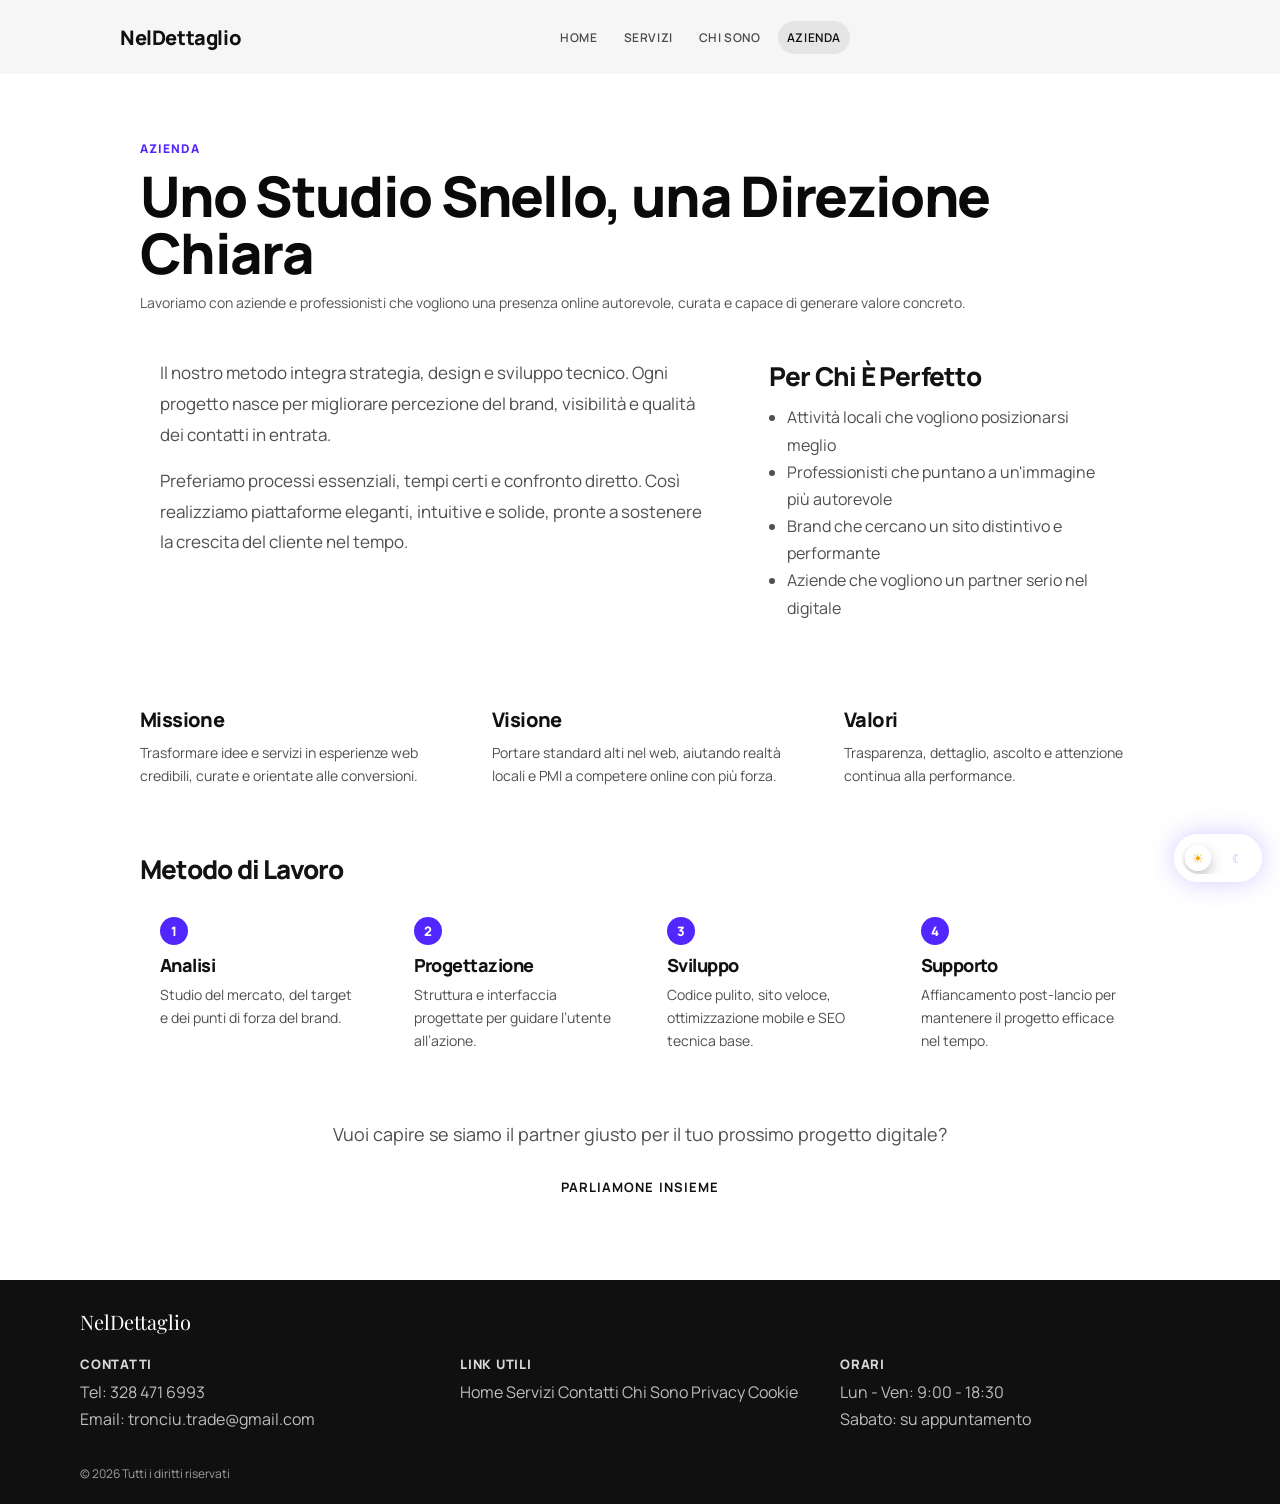
==== commit 622f720d: "miglioraemetno grafica" ====
--- a/html/azienda.html
+++ b/html/azienda.html
@@ -160,7 +160,6 @@
       <span class="theme-icon theme-icon-moon">☾</span>
       <span class="theme-knob"></span>
     </span>
-    <span class="theme-label">LIGHT</span>
   </button>
   <script src="../js/tronciu.js"></script>
 </body>
--- a/css/tronciu.css
+++ b/css/tronciu.css
@@ -210,15 +210,11 @@
   z-index: 120;
   display: inline-flex;
   align-items: center;
-  gap: 10px;
+  gap: 0;
   white-space: nowrap;
   border: 0;
   border-radius: 999px;
-  padding: 8px 10px 8px 8px;
-  font-size: 11px;
-  font-weight: 800;
-  letter-spacing: 0.08em;
-  text-transform: uppercase;
+  padding: 8px;
   color: var(--toggle-text);
   background:
     linear-gradient(130deg, rgba(255, 255, 255, 0.26), transparent 68%),
@@ -226,7 +222,7 @@
   backdrop-filter: blur(12px);
   box-shadow: inset 0 0 0 1px rgba(255, 255, 255, 0.32), 0 0 26px var(--toggle-glow);
   cursor: pointer;
-  transition: transform 0.2s ease, box-shadow 0.2s ease, background 0.2s ease;
+  transition: transform 0.32s cubic-bezier(0.22, 0.86, 0.25, 1), box-shadow 0.32s ease, background 0.32s ease;
 }
 
 .theme-toggle:hover {
@@ -246,6 +242,7 @@
   background: var(--toggle-track);
   box-shadow: inset 0 0 0 1px rgba(255, 255, 255, 0.28);
   overflow: hidden;
+  transition: background 0.36s ease, box-shadow 0.36s ease;
 }
 
 .theme-icon {
@@ -254,6 +251,9 @@
   font-size: 13px;
   line-height: 1;
   user-select: none;
+  opacity: 0.52;
+  transform: scale(0.92);
+  transition: opacity 0.36s ease, transform 0.36s ease, color 0.36s ease;
 }
 
 .theme-icon-sun { color: var(--toggle-sun); }
@@ -269,16 +269,21 @@
   background: var(--toggle-knob);
   color: var(--toggle-knob-ink);
   box-shadow: 0 6px 14px rgba(0, 0, 0, 0.24);
-  transition: transform 0.28s cubic-bezier(0.22, 0.86, 0.25, 1);
-}
-
-.theme-label {
-  min-width: 48px;
-  text-align: center;
+  transition: transform 0.42s cubic-bezier(0.22, 0.86, 0.25, 1), background 0.32s ease;
 }
 
 body[data-theme="dark"] .theme-knob {
   transform: translateX(40px);
+}
+
+body:not([data-theme="dark"]) .theme-icon-sun {
+  opacity: 1;
+  transform: scale(1);
+}
+
+body[data-theme="dark"] .theme-icon-moon {
+  opacity: 1;
+  transform: scale(1);
 }
 
 .nav-toggle span:nth-child(1) { top: 14px; }
@@ -382,6 +387,7 @@
   height: clamp(230px, 30vw, 360px);
   display: grid;
   place-items: center;
+  perspective: 900px;
 }
 
 .hero-device-wrap::before {
@@ -401,6 +407,10 @@
 }
 
 .hero-device {
+  --phone-x: 0px;
+  --phone-y: 0px;
+  --phone-rx: 0deg;
+  --phone-ry: 0deg;
   width: clamp(166px, 20vw, 230px);
   aspect-ratio: 10 / 20;
   border-radius: 36px;
@@ -408,7 +418,14 @@
   background:
     radial-gradient(circle at 30% 28%, rgba(255, 255, 255, 0.9) 0%, transparent 26%),
     linear-gradient(145deg, #3f1cff 0%, #ff46c9 40%, #ff9e4a 74%, #f4f5f7 100%);
-  transform: rotate(10deg);
+  transform:
+    rotate(10deg)
+    translate3d(var(--phone-x), var(--phone-y), 0)
+    rotateX(var(--phone-rx))
+    rotateY(var(--phone-ry));
+  transform-style: preserve-3d;
+  transition: transform 0.28s cubic-bezier(0.22, 0.86, 0.25, 1);
+  will-change: transform;
 }
 
 .hero-device::before {
